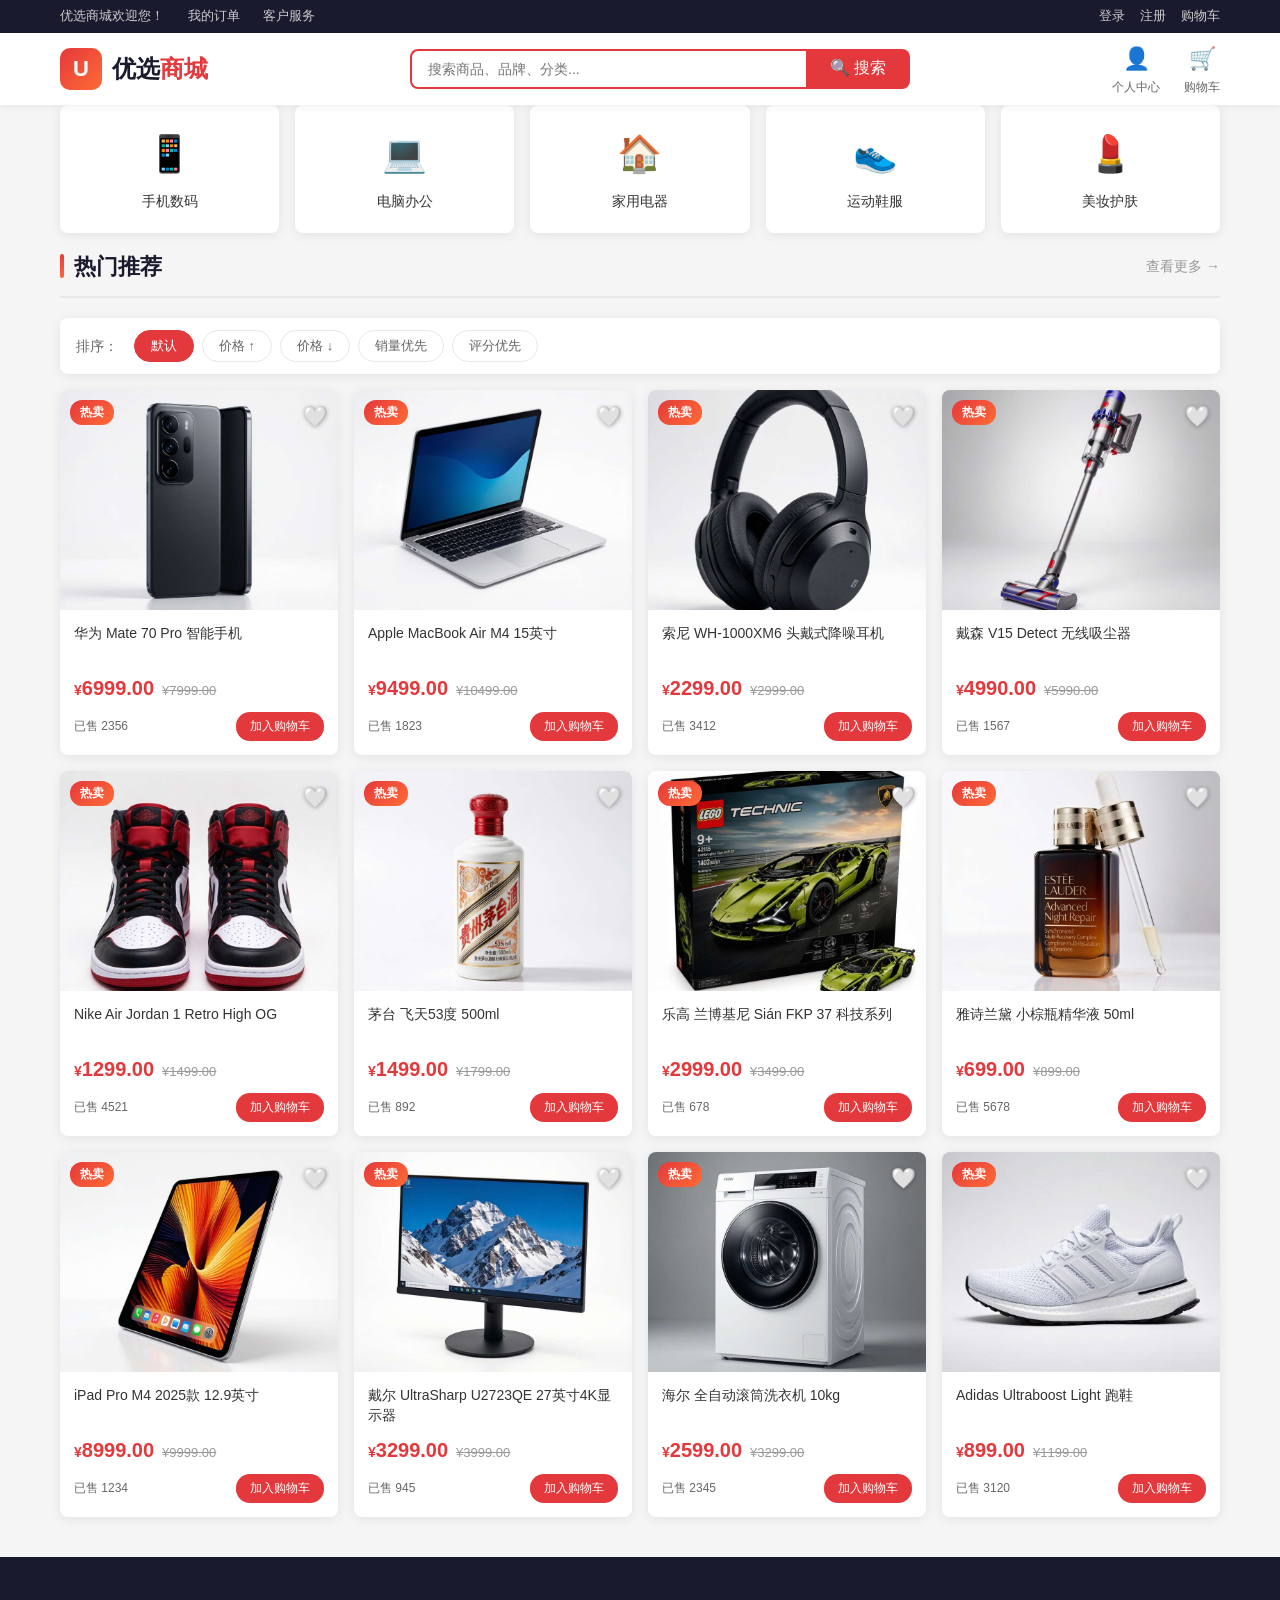
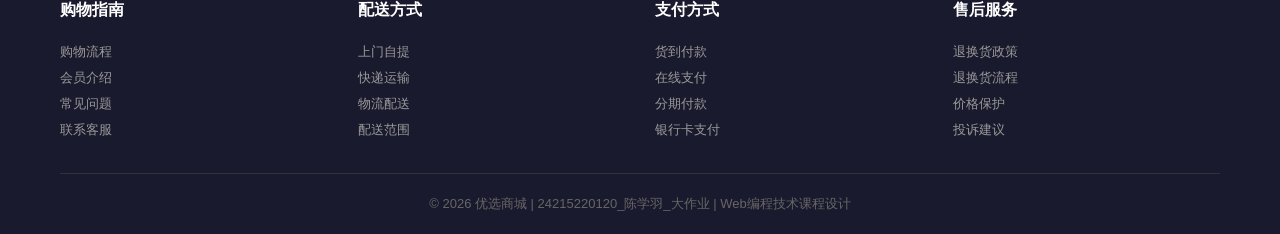
==== index.html @ 470c84a9 "商城项目：文件提至根目录" ====
<!DOCTYPE html>
<html lang="zh-CN">
<head>
    <meta charset="UTF-8">
    <meta name="viewport" content="width=device-width, initial-scale=1.0">
    <title>优选商城 - 品质生活，尽在优选</title>
    <link rel="stylesheet" href="css/style.css">
</head>
<body>
    <!-- =============================================
         顶部信息栏
         显示欢迎语、登录/注册、购物车入口
         ============================================= -->
    <div class="top-bar">
        <div class="container">
            <div class="left-links">
                <a href="index.html">优选商城欢迎您！</a>
                <a href="#">我的订单</a>
                <a href="#">客户服务</a>
            </div>
            <div class="right-links">
                <a href="login.html" class="login-link">登录</a>
                <a href="login.html#register" class="login-link">注册</a>
                <span class="user-info" style="display:none;"></span>
                <button class="btn-logout" style="display:none;" onclick="logout()">退出</button>
                <a href="cart.html" style="position:relative;">
                    购物车 <span id="cart-badge" class="badge" style="display:none;">0</span>
                </a>
            </div>
        </div>
    </div>

    <!-- =============================================
         主头部
         Logo + 搜索框(带历史记录) + 个人中心/购物车
         ============================================= -->
    <header class="main-header">
        <div class="container">
            <!-- 品牌 Logo -->
            <a href="index.html" class="logo">
                <div class="logo-icon">U</div>
                <div class="logo-text">优选<span>商城</span></div>
            </a>
            
            <!-- 搜索框区域（含搜索历史下拉面板） -->
            <div class="search-box" style="position:relative;">
                <input type="text" id="search-input" placeholder="搜索商品、品牌、分类..." 
                       onfocus="showSearchHistory()" onblur="setTimeout(hideSearchHistory, 200)">
                <button id="search-btn">🔍 搜索</button>
                <!-- 搜索历史下拉面板 -->
                <div class="search-history-panel" id="search-history-panel">
                    <div class="history-header">
                        <span>搜索历史</span>
                        <button class="clear-btn" onclick="clearSearchHistory(); showSearchHistory();">清空</button>
                    </div>
                    <div id="history-list"></div>
                </div>
            </div>
            
            <!-- 头部操作区 -->
            <div class="header-actions">
                <a href="profile.html" class="header-action-item">
                    <span class="icon">👤</span>
                    <span class="label">个人中心</span>
                </a>
                <a href="cart.html" class="header-action-item">
                    <span class="icon">🛒</span>
                    <span class="label">购物车</span>
                    <span id="cart-badge" class="badge" style="display:none;">0</span>
                </a>
            </div>
        </div>
    </header>


    <!-- =============================================
         轮播图（已隐藏，代码保留备用）
         ============================================= -->
    <section class="banner-section">
        <div class="banner-container">
            <div class="banner-slide active">
                <div class="banner-bg" style="background: linear-gradient(135deg, #ff6b6b, #e4393c);"></div>
                <div class="banner-content">
                    <h2>🔥 618年中大促</h2>
                    <p>全场低至5折，爆款直降千元</p>
                    <a href="javascript:void(0)" class="btn-banner" onclick="filterByCategory('全部')">立即抢购</a>
                </div>
            </div>
            <div class="banner-slide">
                <div class="banner-bg" style="background: linear-gradient(135deg, #667eea, #764ba2);"></div>
                <div class="banner-content">
                    <h2>📱 数码焕新季</h2>
                    <p>新款手机电脑，限时特惠</p>
                    <a href="javascript:void(0)" class="btn-banner" onclick="filterByCategory('手机数码')">去逛逛</a>
                </div>
            </div>
            <div class="banner-slide">
                <div class="banner-bg" style="background: linear-gradient(135deg, #11998e, #38ef7d);"></div>
                <div class="banner-content">
                    <h2>👟 运动新风尚</h2>
                    <p>品牌运动鞋服，焕新你的装备</p>
                    <a href="javascript:void(0)" class="btn-banner" onclick="filterByCategory('运动鞋服')">立即选购</a>
                </div>
            </div>
            <button class="banner-btn prev">❮</button>
            <button class="banner-btn next">❯</button>
            <div class="banner-dots">
                <span class="dot active"></span>
                <span class="dot"></span>
                <span class="dot"></span>
            </div>
        </div>
    </section>

    <!-- =============================================
         主内容区域
         快捷入口 + 排序栏 + 商品列表
         ============================================= -->
    <main class="main-content">
        <!-- 快捷入口 - 5个分类图标，点击可快速筛选 -->
        <div class="quick-entry">
            <div class="quick-entry-item" onclick="filterByCategory('手机数码')">
                <div class="entry-icon">📱</div>
                <div class="entry-text">手机数码</div>
            </div>
            <div class="quick-entry-item" onclick="filterByCategory('电脑办公')">
                <div class="entry-icon">💻</div>
                <div class="entry-text">电脑办公</div>
            </div>
            <div class="quick-entry-item" onclick="filterByCategory('家用电器')">
                <div class="entry-icon">🏠</div>
                <div class="entry-text">家用电器</div>
            </div>
            <div class="quick-entry-item" onclick="filterByCategory('运动鞋服')">
                <div class="entry-icon">👟</div>
                <div class="entry-text">运动鞋服</div>
            </div>
            <div class="quick-entry-item" onclick="filterByCategory('美妆护肤')">
                <div class="entry-icon">💄</div>
                <div class="entry-text">美妆护肤</div>
            </div>
        </div>

        <!-- 商品列表区域 -->
        <div class="container">
            <!-- 区块标题 -->
            <div class="section-header">
                <h2 class="section-title">热门推荐</h2>
                <a href="javascript:void(0)" class="section-more" onclick="filterByCategory('全部')">查看更多 →</a>
            </div>

            <!-- 【新功能】商品排序栏 - 支持按价格/销量/评分排序 -->
            <div class="sort-bar">
                <span class="sort-label">排序：</span>
                <button class="sort-btn active" data-sort="default" onclick="setSortType('default')">默认</button>
                <button class="sort-btn" data-sort="price-asc" onclick="setSortType('price-asc')">价格 ↑</button>
                <button class="sort-btn" data-sort="price-desc" onclick="setSortType('price-desc')">价格 ↓</button>
                <button class="sort-btn" data-sort="sales" onclick="setSortType('sales')">销量优先</button>
                <button class="sort-btn" data-sort="rating" onclick="setSortType('rating')">评分优先</button>
            </div>

            <!-- 商品网格 - 动态渲染 -->
            <div class="product-grid" id="product-grid">
                <!-- JavaScript 动态渲染 -->
            </div>
        </div>
    </main>

    <!-- =============================================
         页脚
         4列网格布局，包含购物指南、配送、支付、售后
         ============================================= -->
    <footer class="site-footer">
        <div class="container">
            <div class="footer-grid">
                <div class="footer-col">
                    <h4>购物指南</h4>
                    <a href="#">购物流程</a>
                    <a href="#">会员介绍</a>
                    <a href="#">常见问题</a>
                    <a href="#">联系客服</a>
                </div>
                <div class="footer-col">
                    <h4>配送方式</h4>
                    <a href="#">上门自提</a>
                    <a href="#">快递运输</a>
                    <a href="#">物流配送</a>
                    <a href="#">配送范围</a>
                </div>
                <div class="footer-col">
                    <h4>支付方式</h4>
                    <a href="#">货到付款</a>
                    <a href="#">在线支付</a>
                    <a href="#">分期付款</a>
                    <a href="#">银行卡支付</a>
                </div>
                <div class="footer-col">
                    <h4>售后服务</h4>
                    <a href="#">退换货政策</a>
                    <a href="#">退换货流程</a>
                    <a href="#">价格保护</a>
                    <a href="#">投诉建议</a>
                </div>
            </div>
            <div class="footer-bottom">
                <p>© 2026 优选商城 | 24215220120_陈学羽_大作业 | Web编程技术课程设计</p>
            </div>
        </div>
    </footer>

    <!-- 引入核心 JS 文件 -->
    <script src="js/app.js"></script>
    <script>
        // =============================================
        // 首页专属脚本
        // =============================================
        
        /**
         * 页面加载完成后初始化轮播图
         * 以及恢复跨页面传递的分类筛选
         */
        document.addEventListener('DOMContentLoaded', () => {
            initBanner();
            
            // 如果从其他页面传入了分类参数，自动应用筛选
            const savedCategory = sessionStorage.getItem('shop_category');
            if (savedCategory) {
                sessionStorage.removeItem('shop_category');
                filterByCategory(savedCategory);
            }
        });

        // =============================================
        // 【新功能】搜索历史面板交互
        // =============================================
        
        /**
         * 显示搜索历史下拉面板
         */
        function showSearchHistory() {
            const panel = document.getElementById('search-history-panel');
            const list = document.getElementById('history-list');
            
            // 无历史记录时不显示
            if (AppState.searchHistory.length === 0) {
                panel.classList.remove('show');
                return;
            }
            
            // 渲染历史列表
            list.innerHTML = AppState.searchHistory.map(kw => `
                <div class="history-item" onmousedown="event.preventDefault(); useHistory('${kw.replace(/'/g, "\\'")}')">
                    <span class="history-icon">🕐</span>
                    <span>${kw}</span>
                </div>
            `).join('');
            
            panel.classList.add('show');
        }
        
        /**
         * 隐藏搜索历史面板
         */
        function hideSearchHistory() {
            const panel = document.getElementById('search-history-panel');
            panel.classList.remove('show');
        }
        
        /**
         * 点击历史记录项，填入搜索框并执行搜索
         * @param {string} keyword - 搜索关键词
         */
        function useHistory(keyword) {
            document.getElementById('search-input').value = keyword;
            document.getElementById('search-btn').click();
            hideSearchHistory();
        }
    </script>
</body>
</html>
---- css/style.css ----
/* ============================================
   全局样式表 - 24215220120_陈学羽_大作业
   网上商城 - 综合页面设计
   
   文件结构：
   一、  CSS 变量与基础重置
   二、  顶部导航栏
   三、  主头部（Logo + 搜索框 + 操作区）
   四、  分类导航
   五、  轮播图
   六、  主内容区域（快捷入口 + 商品网格 + 页脚）
   七、  登录/注册页面
   八、  商品详情页
   九、  购物车页面
   十、  结算/订单页面
   十一、个人中心页面
   十二、Toast 提示 + Modal 弹窗
   十三、新功能样式（收藏/搜索历史/回到顶部/排序）
   十四、响应式布局
   ============================================ */

/* =====================================================
   一、CSS 变量定义
   使用 CSS 自定义属性统一管理颜色、间距、阴影等
   方便全局修改和维护
   ===================================================== */
:root {
    --primary: #e4393c;
    --primary-hover: #c1272d;
    --primary-light: #ffe8e8;
    --secondary: #ff6b35;
    --dark: #1a1a2e;
    --text: #333333;
    --text-light: #666666;
    --text-muted: #999999;
    --bg: #f5f5f5;
    --white: #ffffff;
    --border: #e8e8e8;
    --shadow: 0 2px 12px rgba(0, 0, 0, 0.08);
    --shadow-hover: 0 4px 20px rgba(0, 0, 0, 0.15);
    --radius: 8px;
    --radius-sm: 4px;
    --transition: all 0.3s ease;
    --header-height: 72px;
    --success: #52c41a;
    --warning: #faad14;
    --info: #1890ff;
}

/* =====================================================
   一-续、基础样式重置
   清除浏览器默认样式，建立统一基准
   ===================================================== */
* {
    margin: 0;
    padding: 0;
    box-sizing: border-box;
}

html {
    scroll-behavior: smooth;
}

body {
    font-family: 'Microsoft YaHei', 'PingFang SC', 'Helvetica Neue', Arial, sans-serif;
    color: var(--text);
    background-color: var(--bg);
    line-height: 1.6;
    min-height: 100vh;
    display: flex;
    flex-direction: column;
}

a {
    text-decoration: none;
    color: inherit;
}

ul, ol {
    list-style: none;
}

img {
    max-width: 100%;
    height: auto;
    display: block;
}

input, button, select, textarea {
    font-family: inherit;
    font-size: inherit;
    outline: none;
    border: none;
}

button {
    cursor: pointer;
}

.container {
    max-width: 1200px;
    margin: 0 auto;
    padding: 0 20px;
}

/* =====================================================
   二、顶部信息栏
   深色背景，显示欢迎语、登录状态、购物车入口
   ===================================================== */
.top-bar {
    background-color: var(--dark);
    color: #ccc;
    font-size: 13px;
    padding: 6px 0;
}

.top-bar .container {
    display: flex;
    justify-content: space-between;
    align-items: center;
}

.top-bar a {
    color: #ccc;
    transition: var(--transition);
}

.top-bar a:hover {
    color: var(--white);
}

.top-bar .left-links a {
    margin-right: 20px;
}

.top-bar .right-links {
    display: flex;
    align-items: center;
    gap: 15px;
}

.top-bar .right-links .user-info {
    color: var(--white);
    font-weight: 500;
}

.top-bar .right-links .btn-logout {
    background: transparent;
    color: #ccc;
    padding: 2px 8px;
    border: 1px solid #555;
    border-radius: var(--radius-sm);
    font-size: 12px;
    transition: var(--transition);
}

.top-bar .right-links .btn-logout:hover {
    color: var(--primary);
    border-color: var(--primary);
}

/* =====================================================
   三、主头部区域
   包含 Logo、搜索框、个人中心/购物车入口
   使用 sticky 定位，滚动时始终固定在顶部
   ===================================================== */
.main-header {
    background-color: var(--white);
    box-shadow: 0 2px 8px rgba(0, 0, 0, 0.06);
    position: sticky;
    top: 0;
    z-index: 1000;
}

.main-header .container {
    display: flex;
    align-items: center;
    justify-content: space-between;
    height: var(--header-height);
}

.logo {
    display: flex;
    align-items: center;
    gap: 10px;
}

.logo-icon {
    width: 42px;
    height: 42px;
    background: linear-gradient(135deg, var(--primary), var(--secondary));
    border-radius: 10px;
    display: flex;
    align-items: center;
    justify-content: center;
    color: var(--white);
    font-size: 22px;
    font-weight: bold;
}

.logo-text {
    font-size: 24px;
    font-weight: 700;
    color: var(--dark);
}

.logo-text span {
    color: var(--primary);
}

/* 搜索框样式 - 红色边框，带搜索按钮 */
.search-box {
    display: flex;
    align-items: center;
    flex: 0 1 500px;
    margin: 0 40px;
}

.search-box input {
    flex: 1;
    height: 40px;
    border: 2px solid var(--primary);
    border-right: none;
    border-radius: var(--radius) 0 0 var(--radius);
    padding: 0 16px;
    font-size: 14px;
    transition: var(--transition);
}

.search-box input:focus {
    border-color: var(--primary-hover);
}

.search-box button {
    height: 40px;
    padding: 0 24px;
    background-color: var(--primary);
    color: var(--white);
    border-radius: 0 var(--radius) var(--radius) 0;
    font-size: 16px;
    font-weight: 500;
    transition: var(--transition);
    display: flex;
    align-items: center;
    gap: 6px;
}

.search-box button:hover {
    background-color: var(--primary-hover);
}

/* 头部右侧操作区 - 个人中心、购物车图标 */
.header-actions {
    display: flex;
    align-items: center;
    gap: 24px;
}

.header-action-item {
    display: flex;
    flex-direction: column;
    align-items: center;
    cursor: pointer;
    transition: var(--transition);
    position: relative;
}

.header-action-item:hover {
    color: var(--primary);
}

.header-action-item .icon {
    font-size: 22px;
    margin-bottom: 2px;
}

.header-action-item .label {
    font-size: 12px;
    color: var(--text-light);
}

.header-action-item .badge {
    position: absolute;
    top: -6px;
    right: -10px;
    background-color: var(--primary);
    color: var(--white);
    font-size: 11px;
    min-width: 18px;
    height: 18px;
    border-radius: 9px;
    display: flex;
    align-items: center;
    justify-content: center;
    padding: 0 4px;
}

/* =====================================================
   四、分类导航栏
   红色"全部商品分类"按钮 + 横向滚动的分类链接
   底部红色边框作为视觉强调
   ===================================================== */
.category-nav {
    display: none;
}

.category-nav .container {
    display: flex;
    align-items: center;
    height: 42px;
}

.category-nav .all-categories {
    background-color: var(--primary);
    color: var(--white);
    padding: 0 20px;
    height: 42px;
    display: flex;
    align-items: center;
    gap: 8px;
    font-size: 14px;
    font-weight: 600;
    cursor: pointer;
    white-space: nowrap;
    margin-right: 10px;
}

.category-nav .nav-links {
    display: flex;
    align-items: center;
    gap: 6px;
    overflow-x: auto;
    flex: 1;
}

.category-nav .nav-links a {
    padding: 8px 16px;
    font-size: 14px;
    white-space: nowrap;
    border-radius: var(--radius-sm);
    transition: var(--transition);
}

.category-nav .nav-links a:hover,
.category-nav .nav-links a.active {
    color: var(--primary);
    background-color: var(--primary-light);
    font-weight: 600;
}

/* =====================================================
   五、轮播图（已隐藏，代码保留以备后续启用）
   使用 absolute 定位实现淡入淡出切换
   ===================================================== */
.banner-section {
    display: none;
}

.banner-container {
    position: relative;
    border-radius: 0;
    overflow: hidden;
    height: 180px;
    box-shadow: none;
}

.banner-slide {
    position: absolute;
    top: 0;
    left: 0;
    width: 100%;
    height: 100%;
    opacity: 0;
    transition: opacity 0.6s ease;
    display: flex;
    align-items: center;
    justify-content: center;
}

.banner-slide.active {
    opacity: 1;
}

.banner-slide .banner-bg {
    position: absolute;
    top: 0;
    left: 0;
    width: 100%;
    height: 100%;
    background-size: cover;
    background-position: center;
}

.banner-slide .banner-content {
    position: relative;
    z-index: 1;
    text-align: center;
    color: var(--white);
    text-shadow: 0 2px 8px rgba(0, 0, 0, 0.5);
}

.banner-slide .banner-content h2 {
    font-size: 22px;
    margin-bottom: 6px;
}

.banner-slide .banner-content p {
    font-size: 13px;
    margin-bottom: 10px;
    opacity: 0.9;
}

.banner-slide .banner-content .btn-banner {
    display: inline-block;
    padding: 8px 28px;
    background-color: var(--primary);
    color: var(--white);
    border-radius: 25px;
    font-size: 14px;
    font-weight: 600;
    transition: var(--transition);
}

.banner-slide .banner-content .btn-banner:hover {
    background-color: var(--primary-hover);
    transform: translateY(-2px);
}

.banner-btn {
    position: absolute;
    top: 50%;
    transform: translateY(-50%);
    z-index: 2;
    width: 44px;
    height: 44px;
    background-color: rgba(255, 255, 255, 0.8);
    border-radius: 50%;
    display: flex;
    align-items: center;
    justify-content: center;
    font-size: 20px;
    color: var(--text);
    cursor: pointer;
    transition: var(--transition);
    box-shadow: 0 2px 8px rgba(0, 0, 0, 0.1);
}

.banner-btn:hover {
    background-color: var(--white);
    box-shadow: var(--shadow-hover);
}

.banner-btn.prev {
    left: 20px;
}

.banner-btn.next {
    right: 20px;
}

.banner-dots {
    position: absolute;
    bottom: 20px;
    left: 50%;
    transform: translateX(-50%);
    z-index: 2;
    display: flex;
    gap: 8px;
}

.banner-dots .dot {
    width: 10px;
    height: 10px;
    border-radius: 50%;
    background-color: rgba(255, 255, 255, 0.5);
    cursor: pointer;
    transition: var(--transition);
}

.banner-dots .dot.active {
    background-color: var(--white);
    width: 28px;
    border-radius: 5px;
}

/* =====================================================
   六、主内容区域
   包含快捷入口、商品区块标题、商品网格、页脚
   ===================================================== */
.main-content {
    flex: 1;
    padding-bottom: 40px;
}

/* 快捷入口 - 5列网格布局，点击可快速筛选分类 */
.quick-entry {
    display: grid;
    grid-template-columns: repeat(5, 1fr);
    gap: 16px;
    margin: 0 auto 16px;
    max-width: 1200px;
    padding: 0 20px;
}

.quick-entry-item {
    background-color: var(--white);
    border-radius: var(--radius);
    padding: 20px 16px;
    text-align: center;
    cursor: pointer;
    transition: var(--transition);
    box-shadow: var(--shadow);
}

.quick-entry-item:hover {
    transform: translateY(-4px);
    box-shadow: var(--shadow-hover);
}

.quick-entry-item .entry-icon {
    font-size: 36px;
    margin-bottom: 8px;
}

.quick-entry-item .entry-text {
    font-size: 14px;
    font-weight: 500;
}

/* 区块标题 - 左侧彩色竖条 + 标题文字，右侧"查看更多"链接 */
.section-header {
    display: flex;
    align-items: center;
    justify-content: space-between;
    margin-bottom: 20px;
    padding-bottom: 12px;
    border-bottom: 2px solid var(--border);
}

.section-title {
    font-size: 22px;
    font-weight: 700;
    color: var(--dark);
    display: flex;
    align-items: center;
    gap: 10px;
}

.section-title::before {
    content: '';
    width: 4px;
    height: 24px;
    background: linear-gradient(135deg, var(--primary), var(--secondary));
    border-radius: 2px;
}

.section-more {
    color: var(--text-muted);
    font-size: 14px;
    transition: var(--transition);
}

.section-more:hover {
    color: var(--primary);
}

/* 商品网格 - 4列布局，悬停上浮 + 图片缩放效果 */
.product-grid {
    display: grid;
    grid-template-columns: repeat(4, 1fr);
    gap: 16px;
}

.product-card {
    background-color: var(--white);
    border-radius: var(--radius);
    overflow: hidden;
    transition: var(--transition);
    box-shadow: var(--shadow);
    cursor: pointer;
}

.product-card:hover {
    transform: translateY(-6px);
    box-shadow: var(--shadow-hover);
}

.product-card .product-image {
    height: 220px;
    background-color: #f0f0f0;
    position: relative;
    overflow: hidden;
    display: flex;
    align-items: center;
    justify-content: center;
}

.product-card .product-image img {
    width: 100%;
    height: 100%;
    object-fit: cover;
    transition: transform 0.4s ease;
}

.product-card:hover .product-image img {
    transform: scale(1.05);
}

.product-card .product-image .product-tag {
    position: absolute;
    top: 10px;
    left: 10px;
    background: linear-gradient(135deg, var(--primary), var(--secondary));
    color: var(--white);
    padding: 3px 10px;
    border-radius: 12px;
    font-size: 12px;
    font-weight: 600;
}

.product-card .product-info {
    padding: 14px;
}

.product-card .product-name {
    font-size: 14px;
    font-weight: 500;
    color: var(--text);
    line-height: 1.4;
    display: -webkit-box;
    -webkit-line-clamp: 2;
    -webkit-box-orient: vertical;
    overflow: hidden;
    margin-bottom: 8px;
    min-height: 40px;
}

.product-card .product-price {
    display: flex;
    align-items: baseline;
    gap: 8px;
    margin-bottom: 8px;
}

.product-card .price-current {
    font-size: 20px;
    font-weight: 700;
    color: var(--primary);
}

.product-card .price-current::before {
    content: '¥';
    font-size: 14px;
}

.product-card .price-original {
    font-size: 13px;
    color: var(--text-muted);
    text-decoration: line-through;
}

.product-card .product-meta {
    display: flex;
    justify-content: space-between;
    align-items: center;
    font-size: 12px;
    color: var(--text-muted);
}

.product-card .product-meta .sales {
    color: var(--text-light);
}

.product-card .btn-add-cart {
    background-color: var(--primary);
    color: var(--white);
    padding: 6px 14px;
    border-radius: 14px;
    font-size: 12px;
    font-weight: 500;
    transition: var(--transition);
}

.product-card .btn-add-cart:hover {
    background-color: var(--primary-hover);
}

/* 页脚 - 深色背景，4列网格布局，底部版权信息 */
.site-footer {
    background-color: var(--dark);
    color: #ccc;
    padding: 40px 0 20px;
    margin-top: auto;
}

.footer-grid {
    display: grid;
    grid-template-columns: repeat(4, 1fr);
    gap: 30px;
    margin-bottom: 30px;
}

.footer-col h4 {
    color: var(--white);
    font-size: 16px;
    margin-bottom: 16px;
    font-weight: 600;
}

.footer-col p,
.footer-col a {
    font-size: 13px;
    line-height: 2;
    color: #999;
    display: block;
    transition: var(--transition);
}

.footer-col a:hover {
    color: var(--primary);
}

.footer-bottom {
    border-top: 1px solid #333;
    padding-top: 20px;
    text-align: center;
    font-size: 13px;
    color: #666;
}

/* =====================================================
   七、登录/注册页面
   居中卡片式布局，渐变背景，标签切换
   表单验证状态样式（error/success）
   ===================================================== */
.auth-page {
    min-height: 100vh;
    display: flex;
    align-items: center;
    justify-content: center;
    background: linear-gradient(135deg, #667eea 0%, #764ba2 100%);
    padding: 20px;
}

.auth-container {
    background-color: var(--white);
    border-radius: 12px;
    box-shadow: 0 20px 60px rgba(0, 0, 0, 0.15);
    width: 100%;
    max-width: 440px;
    overflow: hidden;
}

.auth-header {
    padding: 30px 30px 0;
    text-align: center;
}

.auth-header .auth-logo {
    font-size: 28px;
    font-weight: 700;
    color: var(--dark);
    margin-bottom: 8px;
}

.auth-header .auth-logo span {
    color: var(--primary);
}

.auth-header p {
    color: var(--text-muted);
    font-size: 14px;
}

.auth-tabs {
    display: flex;
    margin: 24px 30px 0;
    border-bottom: 2px solid var(--border);
}

.auth-tab {
    flex: 1;
    text-align: center;
    padding: 12px 0;
    font-size: 16px;
    font-weight: 600;
    cursor: pointer;
    color: var(--text-muted);
    border-bottom: 2px solid transparent;
    margin-bottom: -2px;
    transition: var(--transition);
}

.auth-tab.active {
    color: var(--primary);
    border-bottom-color: var(--primary);
}

.auth-form {
    padding: 30px;
    display: none;
}

.auth-form.active {
    display: block;
}

.form-group {
    margin-bottom: 20px;
}

.form-group label {
    display: block;
    margin-bottom: 6px;
    font-size: 14px;
    font-weight: 500;
    color: var(--text);
}

.form-group .input-wrapper {
    position: relative;
}

.form-group input {
    width: 100%;
    height: 44px;
    border: 1px solid var(--border);
    border-radius: var(--radius);
    padding: 0 16px 0 40px;
    font-size: 14px;
    transition: var(--transition);
}

.form-group input:focus {
    border-color: var(--primary);
    box-shadow: 0 0 0 3px rgba(228, 57, 60, 0.1);
}

.form-group .input-icon {
    position: absolute;
    left: 14px;
    top: 50%;
    transform: translateY(-50%);
    color: var(--text-muted);
    font-size: 16px;
}

.form-group .error-msg {
    color: var(--primary);
    font-size: 12px;
    margin-top: 4px;
    display: none;
}

.form-group.error input {
    border-color: var(--primary);
}

.form-group.error .error-msg {
    display: block;
}

.form-group.success input {
    border-color: var(--success);
}

.btn-submit {
    width: 100%;
    height: 46px;
    background: linear-gradient(135deg, var(--primary), var(--secondary));
    color: var(--white);
    border-radius: var(--radius);
    font-size: 16px;
    font-weight: 600;
    transition: var(--transition);
    margin-top: 10px;
}

.btn-submit:hover {
    opacity: 0.9;
    transform: translateY(-1px);
}

.form-extra {
    display: flex;
    justify-content: space-between;
    align-items: center;
    font-size: 13px;
    margin-top: 16px;
    color: var(--text-muted);
}

.form-extra a {
    color: var(--primary);
}

/* =====================================================
   八、商品详情页
   左右两栏布局：图片画廊 + 商品信息
   包含缩略图切换、数量选择器、标签页
   ===================================================== */
.product-detail {
    display: grid;
    grid-template-columns: 1fr 1fr;
    gap: 40px;
    padding: 30px 0;
}

.detail-gallery {
    position: relative;
}

.detail-main-image {
    width: 100%;
    height: 420px;
    border-radius: var(--radius);
    overflow: hidden;
    background-color: #f0f0f0;
    display: flex;
    align-items: center;
    justify-content: center;
    margin-bottom: 12px;
}

.detail-main-image img {
    width: 100%;
    height: 100%;
    object-fit: cover;
}

.detail-thumbnails {
    display: flex;
    gap: 10px;
}

.detail-thumbnail {
    width: 80px;
    height: 80px;
    border-radius: var(--radius-sm);
    overflow: hidden;
    cursor: pointer;
    border: 2px solid transparent;
    transition: var(--transition);
    background-color: #f0f0f0;
}

.detail-thumbnail.active,
.detail-thumbnail:hover {
    border-color: var(--primary);
}

.detail-thumbnail img {
    width: 100%;
    height: 100%;
    object-fit: cover;
}

.detail-info .detail-name {
    font-size: 24px;
    font-weight: 700;
    color: var(--dark);
    margin-bottom: 12px;
}

.detail-info .detail-desc {
    color: var(--text-light);
    font-size: 14px;
    margin-bottom: 20px;
    padding: 12px 16px;
    background-color: #fafafa;
    border-radius: var(--radius-sm);
}

.detail-info .detail-price-area {
    background: linear-gradient(135deg, #fff5f5, #fff0f0);
    padding: 20px;
    border-radius: var(--radius);
    margin-bottom: 20px;
}

.detail-info .price-label {
    font-size: 13px;
    color: var(--text-muted);
    margin-bottom: 4px;
}

.detail-info .detail-price {
    font-size: 32px;
    font-weight: 700;
    color: var(--primary);
}

.detail-info .detail-price::before {
    content: '¥';
    font-size: 20px;
}

.detail-info .detail-original {
    font-size: 14px;
    color: var(--text-muted);
    text-decoration: line-through;
    margin-left: 12px;
}

.detail-info .detail-meta {
    display: flex;
    gap: 30px;
    font-size: 13px;
    color: var(--text-light);
    margin-bottom: 24px;
}

.detail-info .quantity-selector {
    display: flex;
    align-items: center;
    gap: 0;
    margin-bottom: 24px;
}

.detail-info .quantity-selector span {
    font-size: 14px;
    margin-right: 12px;
}

.detail-info .qty-btn {
    width: 36px;
    height: 36px;
    border: 1px solid var(--border);
    background-color: var(--white);
    font-size: 18px;
    display: flex;
    align-items: center;
    justify-content: center;
    transition: var(--transition);
}

.detail-info .qty-btn:hover {
    background-color: #f5f5f5;
}

.detail-info .qty-btn:first-of-type {
    border-radius: var(--radius-sm) 0 0 var(--radius-sm);
}

.detail-info .qty-btn:last-of-type {
    border-radius: 0 var(--radius-sm) var(--radius-sm) 0;
}

.detail-info .qty-input {
    width: 60px;
    height: 36px;
    border: 1px solid var(--border);
    border-left: none;
    border-right: none;
    text-align: center;
    font-size: 14px;
}

.detail-info .detail-actions {
    display: flex;
    gap: 12px;
}

.detail-info .btn-buy-now {
    flex: 1;
    height: 48px;
    background: linear-gradient(135deg, var(--secondary), #ff8c42);
    color: var(--white);
    border-radius: var(--radius);
    font-size: 16px;
    font-weight: 600;
    transition: var(--transition);
}

.detail-info .btn-buy-now:hover {
    opacity: 0.9;
}

.detail-info .btn-add-to-cart {
    flex: 1;
    height: 48px;
    background-color: var(--primary);
    color: var(--white);
    border-radius: var(--radius);
    font-size: 16px;
    font-weight: 600;
    transition: var(--transition);
}

.detail-info .btn-add-to-cart:hover {
    background-color: var(--primary-hover);
}

.detail-tabs {
    margin-top: 40px;
}

.detail-tab-headers {
    display: flex;
    border-bottom: 2px solid var(--border);
    margin-bottom: 20px;
}

.detail-tab-header {
    padding: 12px 24px;
    font-size: 15px;
    font-weight: 600;
    cursor: pointer;
    color: var(--text-muted);
    border-bottom: 2px solid transparent;
    margin-bottom: -2px;
    transition: var(--transition);
}

.detail-tab-header.active {
    color: var(--primary);
    border-bottom-color: var(--primary);
}

.detail-tab-content {
    display: none;
    line-height: 1.8;
    color: var(--text-light);
}

.detail-tab-content.active {
    display: block;
}

/* =====================================================
   九、购物车页面
   表格式布局，支持全选/单选、数量修改、删除
   底部固定结算栏，显示总价和结算按钮
   ===================================================== */
.cart-page {
    padding: 30px 0;
}

.cart-empty {
    text-align: center;
    padding: 80px 20px;
    color: var(--text-muted);
}

.cart-empty .empty-icon {
    font-size: 80px;
    margin-bottom: 20px;
}

.cart-empty p {
    font-size: 16px;
    margin-bottom: 20px;
}

.cart-empty .btn-go-shopping {
    display: inline-block;
    padding: 12px 36px;
    background-color: var(--primary);
    color: var(--white);
    border-radius: var(--radius);
    font-size: 15px;
    font-weight: 600;
}

.cart-table {
    width: 100%;
    background-color: var(--white);
    border-radius: var(--radius);
    overflow: hidden;
    box-shadow: var(--shadow);
}

.cart-table-header {
    display: grid;
    grid-template-columns: 50px 1fr 120px 140px 140px 100px;
    padding: 14px 20px;
    background-color: #fafafa;
    font-size: 14px;
    font-weight: 600;
    color: var(--text-light);
    align-items: center;
}

.cart-item {
    display: grid;
    grid-template-columns: 50px 1fr 120px 140px 140px 100px;
    padding: 16px 20px;
    align-items: center;
    border-top: 1px solid var(--border);
}

.cart-item .item-checkbox input {
    width: 18px;
    height: 18px;
    cursor: pointer;
    accent-color: var(--primary);
}

.cart-item .item-product {
    display: flex;
    align-items: center;
    gap: 14px;
}

.cart-item .item-image {
    width: 80px;
    height: 80px;
    border-radius: var(--radius-sm);
    overflow: hidden;
    background-color: #f0f0f0;
    flex-shrink: 0;
    display: flex;
    align-items: center;
    justify-content: center;
}

.cart-item .item-image img {
    width: 100%;
    height: 100%;
    object-fit: cover;
}

.cart-item .item-name {
    font-size: 14px;
    font-weight: 500;
}

.cart-item .item-price {
    font-size: 16px;
    font-weight: 600;
    color: var(--primary);
}

.cart-item .item-quantity {
    display: flex;
    align-items: center;
}

.cart-item .item-total {
    font-size: 16px;
    font-weight: 700;
    color: var(--primary);
}

.cart-item .btn-delete {
    color: var(--text-muted);
    background: none;
    font-size: 13px;
    transition: var(--transition);
}

.cart-item .btn-delete:hover {
    color: var(--primary);
}

.cart-footer {
    display: flex;
    align-items: center;
    justify-content: space-between;
    padding: 16px 20px;
    background-color: var(--white);
    border-radius: var(--radius);
    box-shadow: var(--shadow);
    margin-top: 20px;
}

.cart-footer .select-all {
    display: flex;
    align-items: center;
    gap: 8px;
    font-size: 14px;
}

.cart-footer .select-all input {
    width: 18px;
    height: 18px;
    accent-color: var(--primary);
}

.cart-footer .cart-summary {
    display: flex;
    align-items: center;
    gap: 20px;
}

.cart-footer .total-text {
    font-size: 14px;
    color: var(--text-light);
}

.cart-footer .total-price {
    font-size: 24px;
    font-weight: 700;
    color: var(--primary);
}

.cart-footer .btn-checkout {
    padding: 14px 48px;
    background: linear-gradient(135deg, var(--primary), var(--secondary));
    color: var(--white);
    border-radius: var(--radius);
    font-size: 16px;
    font-weight: 600;
    transition: var(--transition);
}

.cart-footer .btn-checkout:hover {
    opacity: 0.9;
}

/* =====================================================
   十、结算/订单页面
   左右两栏：收货地址+支付方式+商品列表 | 订单汇总
   右侧汇总栏使用 sticky 定位跟随滚动
   ===================================================== */
.checkout-page {
    padding: 30px 0;
}

.checkout-grid {
    display: grid;
    grid-template-columns: 1fr 380px;
    gap: 20px;
}

.checkout-section {
    background-color: var(--white);
    border-radius: var(--radius);
    padding: 24px;
    box-shadow: var(--shadow);
    margin-bottom: 20px;
}

.checkout-section h3 {
    font-size: 16px;
    font-weight: 600;
    margin-bottom: 16px;
    padding-bottom: 12px;
    border-bottom: 1px solid var(--border);
}

.form-row {
    display: grid;
    grid-template-columns: 1fr 1fr;
    gap: 16px;
}

.form-row .form-group {
    margin-bottom: 0;
}

.form-group.full-width {
    grid-column: 1 / -1;
}

.checkout-items {
    max-height: 400px;
    overflow-y: auto;
}

.checkout-item {
    display: flex;
    align-items: center;
    gap: 12px;
    padding: 12px 0;
    border-bottom: 1px solid var(--border);
}

.checkout-item .co-image {
    width: 60px;
    height: 60px;
    border-radius: var(--radius-sm);
    background-color: #f0f0f0;
    flex-shrink: 0;
    display: flex;
    align-items: center;
    justify-content: center;
    overflow: hidden;
}

.checkout-item .co-image img {
    width: 100%;
    height: 100%;
    object-fit: cover;
}

.checkout-item .co-info {
    flex: 1;
}

.checkout-item .co-name {
    font-size: 13px;
    margin-bottom: 4px;
}

.checkout-item .co-price {
    font-size: 13px;
    color: var(--text-muted);
}

.checkout-item .co-total {
    font-size: 14px;
    font-weight: 600;
    color: var(--primary);
}

.checkout-summary {
    background-color: var(--white);
    border-radius: var(--radius);
    padding: 24px;
    box-shadow: var(--shadow);
    position: sticky;
    top: 90px;
}

.checkout-summary h3 {
    font-size: 16px;
    font-weight: 600;
    margin-bottom: 16px;
    padding-bottom: 12px;
    border-bottom: 1px solid var(--border);
}

.summary-row {
    display: flex;
    justify-content: space-between;
    padding: 8px 0;
    font-size: 14px;
    color: var(--text-light);
}

.summary-row.total {
    font-size: 18px;
    font-weight: 700;
    color: var(--primary);
    border-top: 1px solid var(--border);
    padding-top: 16px;
    margin-top: 8px;
}

.btn-place-order {
    width: 100%;
    height: 48px;
    background: linear-gradient(135deg, var(--primary), var(--secondary));
    color: var(--white);
    border-radius: var(--radius);
    font-size: 16px;
    font-weight: 600;
    margin-top: 20px;
    transition: var(--transition);
}

.btn-place-order:hover {
    opacity: 0.9;
}

/* =====================================================
   十一、个人中心页面
   左侧菜单 + 右侧内容区布局
   包含订单列表、个人信息、收货地址、账号设置
   ===================================================== */
.profile-page {
    padding: 30px 0;
}

.profile-layout {
    display: grid;
    grid-template-columns: 240px 1fr;
    gap: 20px;
}

.profile-sidebar {
    background-color: var(--white);
    border-radius: var(--radius);
    box-shadow: var(--shadow);
    overflow: hidden;
}

.profile-avatar-area {
    padding: 30px 20px;
    text-align: center;
    background: linear-gradient(135deg, #667eea, #764ba2);
    color: var(--white);
}

.profile-avatar {
    width: 80px;
    height: 80px;
    border-radius: 50%;
    background-color: rgba(255, 255, 255, 0.3);
    margin: 0 auto 12px;
    display: flex;
    align-items: center;
    justify-content: center;
    font-size: 36px;
}

.profile-avatar-area .user-name {
    font-size: 18px;
    font-weight: 600;
}

.profile-avatar-area .user-id {
    font-size: 13px;
    opacity: 0.8;
    margin-top: 4px;
}

.profile-menu {
    padding: 10px 0;
}

.profile-menu-item {
    display: flex;
    align-items: center;
    gap: 12px;
    padding: 14px 24px;
    font-size: 14px;
    cursor: pointer;
    transition: var(--transition);
    border-left: 3px solid transparent;
}

.profile-menu-item:hover,
.profile-menu-item.active {
    background-color: var(--primary-light);
    color: var(--primary);
    border-left-color: var(--primary);
    font-weight: 600;
}

.profile-content {
    background-color: var(--white);
    border-radius: var(--radius);
    box-shadow: var(--shadow);
    padding: 30px;
    min-height: 400px;
}

.profile-panel {
    display: none;
}

.profile-panel.active {
    display: block;
}

.profile-panel h3 {
    font-size: 18px;
    font-weight: 600;
    margin-bottom: 20px;
    padding-bottom: 12px;
    border-bottom: 1px solid var(--border);
}

.order-card {
    border: 1px solid var(--border);
    border-radius: var(--radius);
    padding: 16px;
    margin-bottom: 16px;
}

.order-card .order-header {
    display: flex;
    justify-content: space-between;
    align-items: center;
    padding-bottom: 12px;
    border-bottom: 1px solid var(--border);
    margin-bottom: 12px;
    font-size: 13px;
    color: var(--text-light);
}

.order-card .order-status {
    color: var(--primary);
    font-weight: 600;
}

.order-card .order-products {
    display: flex;
    gap: 10px;
    margin-bottom: 12px;
}

.order-card .order-product-img {
    width: 60px;
    height: 60px;
    border-radius: var(--radius-sm);
    background-color: #f0f0f0;
    overflow: hidden;
    display: flex;
    align-items: center;
    justify-content: center;
}

.order-card .order-product-img img {
    width: 100%;
    height: 100%;
    object-fit: cover;
}

.order-card .order-footer {
    display: flex;
    justify-content: space-between;
    align-items: center;
    font-size: 13px;
}

.order-card .order-total {
    font-weight: 600;
}

/* =====================================================
   十二、Toast 提示消息
   页面顶部居中弹出，3秒后自动消失
   支持 success/error/info 三种类型
   ===================================================== */
.toast {
    position: fixed;
    top: 20px;
    left: 50%;
    transform: translateX(-50%);
    z-index: 9999;
    padding: 12px 28px;
    border-radius: var(--radius);
    color: var(--white);
    font-size: 14px;
    font-weight: 500;
    animation: toastIn 0.3s ease, toastOut 0.3s ease 2.5s forwards;
    box-shadow: 0 4px 16px rgba(0, 0, 0, 0.2);
}

.toast.success {
    background-color: var(--success);
}

.toast.error {
    background-color: var(--primary);
}

.toast.info {
    background-color: var(--info);
}

@keyframes toastIn {
    from { opacity: 0; transform: translateX(-50%) translateY(-20px); }
    to { opacity: 1; transform: translateX(-50%) translateY(0); }
}

@keyframes toastOut {
    from { opacity: 1; transform: translateX(-50%) translateY(0); }
    to { opacity: 0; transform: translateX(-50%) translateY(-20px); }
}

/* Modal 弹窗 - 半透明遮罩 + 居中卡片 */
.modal-overlay {
    position: fixed;
    top: 0;
    left: 0;
    width: 100%;
    height: 100%;
    background-color: rgba(0, 0, 0, 0.5);
    z-index: 2000;
    display: flex;
    align-items: center;
    justify-content: center;
    animation: fadeIn 0.2s ease;
}

.modal {
    background-color: var(--white);
    border-radius: 12px;
    padding: 30px;
    max-width: 500px;
    width: 90%;
    box-shadow: 0 20px 60px rgba(0, 0, 0, 0.2);
    animation: scaleIn 0.3s ease;
}

.modal h3 {
    font-size: 20px;
    margin-bottom: 16px;
}

.modal p {
    color: var(--text-light);
    margin-bottom: 20px;
    line-height: 1.6;
}

.modal-actions {
    display: flex;
    gap: 12px;
    justify-content: flex-end;
}

.btn-secondary {
    padding: 10px 24px;
    background-color: #f0f0f0;
    color: var(--text);
    border-radius: var(--radius);
    font-size: 14px;
    font-weight: 500;
    transition: var(--transition);
}

.btn-secondary:hover {
    background-color: #e0e0e0;
}

.btn-primary {
    padding: 10px 24px;
    background-color: var(--primary);
    color: var(--white);
    border-radius: var(--radius);
    font-size: 14px;
    font-weight: 500;
    transition: var(--transition);
}

.btn-primary:hover {
    background-color: var(--primary-hover);
}

@keyframes fadeIn {
    from { opacity: 0; }
    to { opacity: 1; }
}

@keyframes scaleIn {
    from { transform: scale(0.9); opacity: 0; }
    to { transform: scale(1); opacity: 1; }
}

/* =====================================================
   十三、新功能样式
   收藏按钮、排序栏、回到顶部、搜索历史
   ===================================================== */

/* 收藏按钮 - 位于商品图片右上角 */
.product-card .favorite-btn {
    position: absolute;
    top: 10px;
    right: 10px;
    font-size: 20px;
    cursor: pointer;
    z-index: 2;
    transition: transform 0.3s ease;
    filter: drop-shadow(0 1px 2px rgba(0,0,0,0.3));
}
.product-card .favorite-btn:hover {
    transform: scale(1.3);
}
.product-card .favorite-btn.active {
    animation: heartBeat 0.4s ease;
}

/* 收藏动画 */
@keyframes heartBeat {
    0% { transform: scale(1); }
    25% { transform: scale(1.3); }
    50% { transform: scale(0.95); }
    100% { transform: scale(1); }
}

/* 商品排序栏 */
.sort-bar {
    display: flex;
    align-items: center;
    gap: 8px;
    margin-bottom: 16px;
    padding: 12px 16px;
    background: var(--white);
    border-radius: var(--radius);
    box-shadow: var(--shadow);
}
.sort-bar .sort-label {
    font-size: 14px;
    color: var(--text-light);
    margin-right: 8px;
}
.sort-bar .sort-btn {
    padding: 6px 16px;
    border: 1px solid var(--border);
    border-radius: 20px;
    font-size: 13px;
    background: var(--white);
    cursor: pointer;
    transition: var(--transition);
    color: var(--text-light);
}
.sort-bar .sort-btn:hover {
    border-color: var(--primary);
    color: var(--primary);
}
.sort-bar .sort-btn.active {
    background: var(--primary);
    color: var(--white);
    border-color: var(--primary);
}

/* 搜索历史面板 */
.search-history-panel {
    position: absolute;
    top: 42px;
    left: 0;
    right: 0;
    background: var(--white);
    border: 1px solid var(--border);
    border-radius: 0 0 var(--radius) var(--radius);
    box-shadow: var(--shadow-hover);
    z-index: 100;
    display: none;
    max-height: 240px;
    overflow-y: auto;
}
.search-history-panel.show {
    display: block;
}
.search-history-panel .history-header {
    display: flex;
    justify-content: space-between;
    align-items: center;
    padding: 10px 16px;
    border-bottom: 1px solid var(--border);
    font-size: 13px;
    color: var(--text-muted);
}
.search-history-panel .history-header .clear-btn {
    color: var(--primary);
    cursor: pointer;
    font-size: 12px;
    background: none;
}
.search-history-panel .history-item {
    padding: 10px 16px;
    font-size: 14px;
    cursor: pointer;
    transition: var(--transition);
    display: flex;
    align-items: center;
    gap: 8px;
}
.search-history-panel .history-item:hover {
    background-color: var(--primary-light);
}
.search-history-panel .history-item .history-icon {
    color: var(--text-muted);
    font-size: 12px;
}

/* 回到顶部按钮 */
#back-to-top {
    position: fixed;
    bottom: 60px;
    right: 30px;
    width: 44px;
    height: 44px;
    background: var(--primary);
    color: var(--white);
    border-radius: 50%;
    display: flex;
    align-items: center;
    justify-content: center;
    font-size: 22px;
    font-weight: bold;
    cursor: pointer;
    z-index: 999;
    opacity: 0;
    visibility: hidden;
    transform: translateY(20px);
    transition: all 0.3s ease;
    box-shadow: 0 4px 16px rgba(228, 57, 60, 0.4);
}
#back-to-top.show {
    opacity: 1;
    visibility: visible;
    transform: translateY(0);
}
#back-to-top:hover {
    background: var(--primary-hover);
    transform: translateY(-4px);
}

/* =====================================================
   十四、响应式布局
   根据屏幕宽度调整网格列数和布局方式
   ===================================================== */
@media (max-width: 1024px) {
    .product-grid {
        grid-template-columns: repeat(3, 1fr);
    }
    .quick-entry {
        grid-template-columns: repeat(3, 1fr);
    }
    .checkout-grid {
        grid-template-columns: 1fr;
    }
}

@media (max-width: 768px) {
    .product-grid {
        grid-template-columns: repeat(2, 1fr);
    }
    .search-box {
        margin: 0 20px;
        flex: 1;
    }
    .product-detail {
        grid-template-columns: 1fr;
    }
    .profile-layout {
        grid-template-columns: 1fr;
    }
    .cart-table-header,
    .cart-item {
        grid-template-columns: 40px 1fr 80px 100px 100px 60px;
        font-size: 12px;
    }
    .footer-grid {
        grid-template-columns: repeat(2, 1fr);
    }
}

@media (max-width: 480px) {
    .product-grid {
        grid-template-columns: 1fr 1fr;
        gap: 10px;
    }
    .banner-container {
        height: 200px;
    }
    .banner-slide .banner-content h2 {
        font-size: 20px;
    }
    .quick-entry {
        grid-template-columns: repeat(2, 1fr);
    }
}
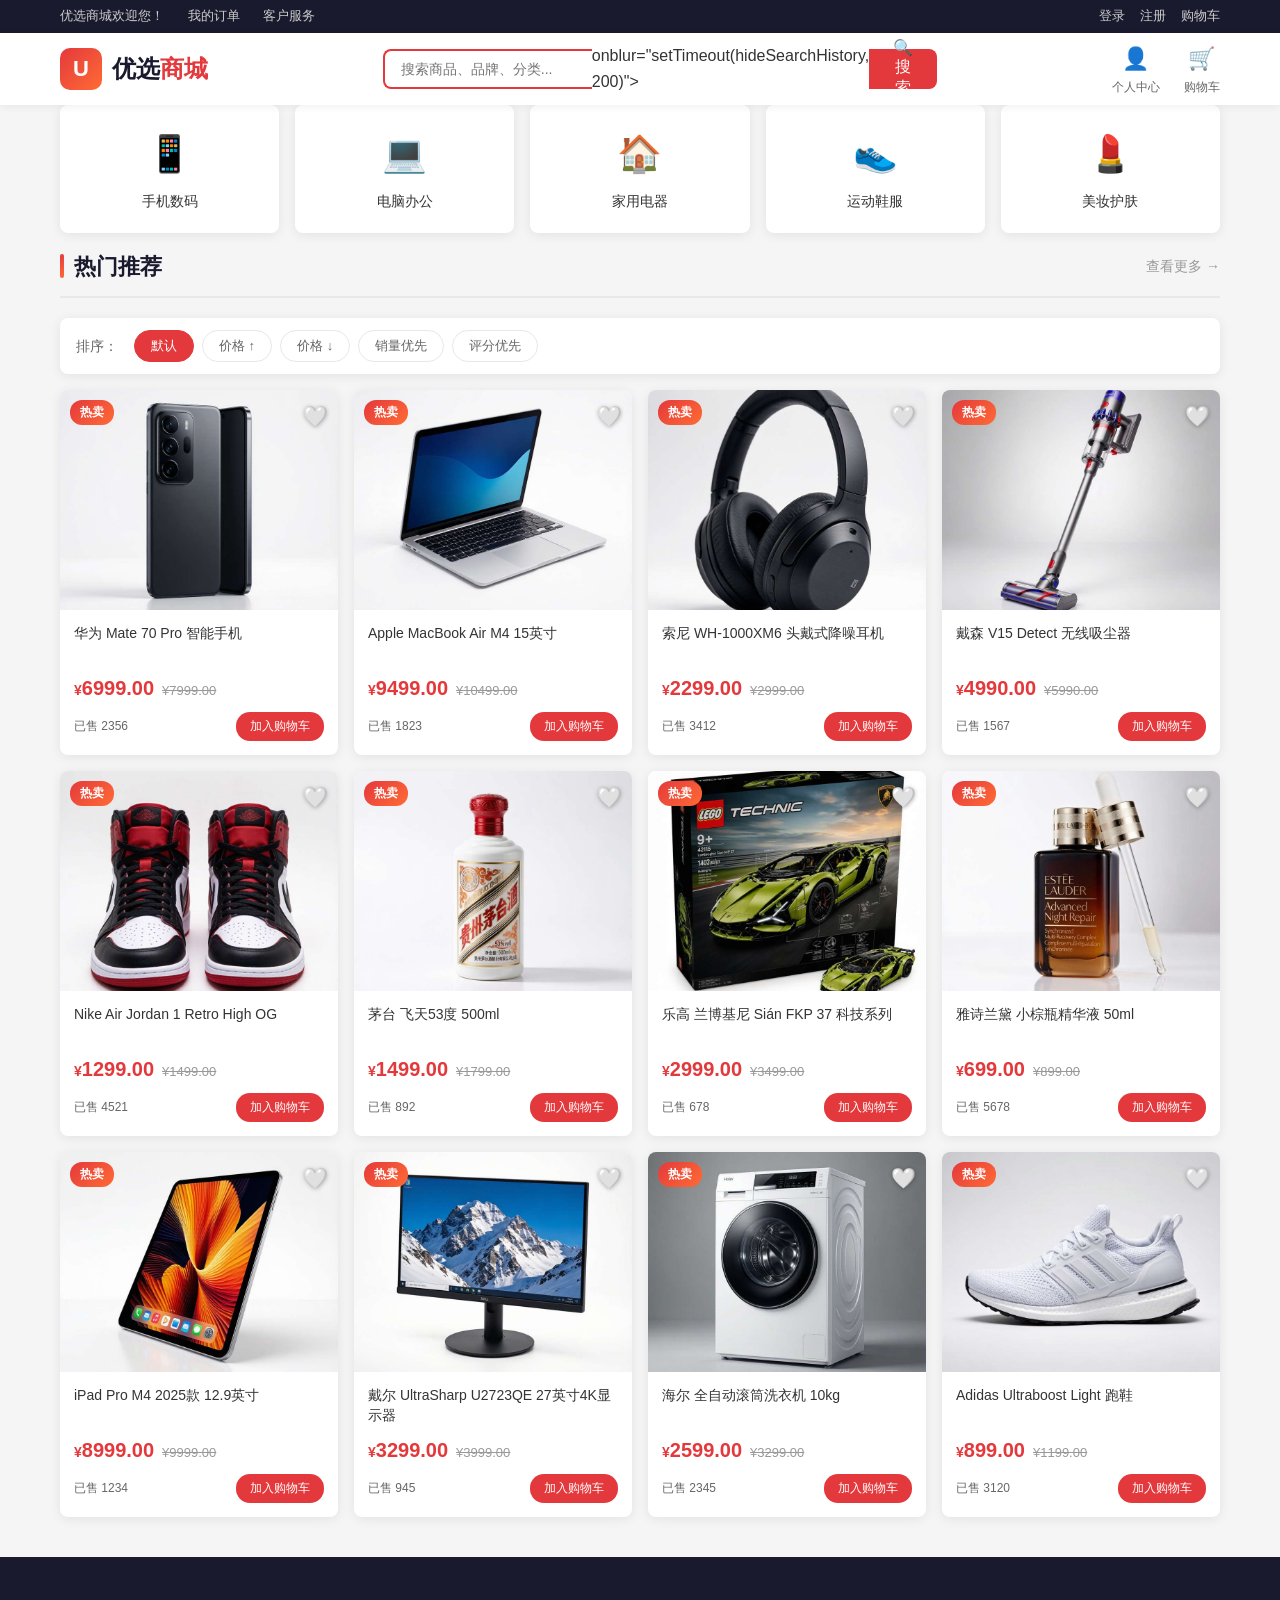
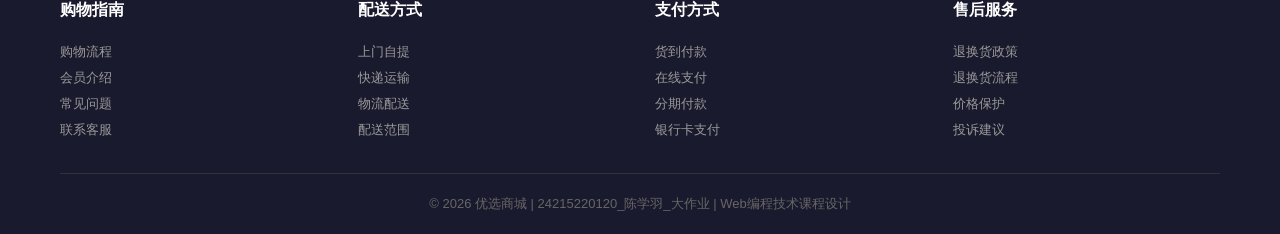
==== commit 6937fdd7: "feat: 为所有文件添加【答辩要点】注释 - checkout.html 完成" ====
--- a/index.html
+++ b/index.html
@@ -1,72 +1,90 @@
 <!DOCTYPE html>
 <html lang="zh-CN">
 <head>
-    <meta charset="UTF-8">
-    <meta name="viewport" content="width=device-width, initial-scale=1.0">
-    <title>优选商城 - 品质生活，尽在优选</title>
-    <link rel="stylesheet" href="css/style.css">
+    <meta charset="UTF-8">  <!-- 字符编码：支持中文 -->
+    <meta name="viewport" content="width=device-width, initial-scale=1.0">  <!-- 移动端视口适配 -->
+    <title>优选商城 - 品质生活，尽在优选</title>  <!-- 页面标题（显示在浏览器标签页上） -->
+    <link rel="stylesheet" href="css/style.css">  <!-- 引入全局样式表 -->
 </head>
 <body>
     <!-- =============================================
-         顶部信息栏
-         显示欢迎语、登录/注册、购物车入口
+         顶部信息栏（Top Bar）
+         【答辩要点】深色背景的功能导航条。
+         包含：欢迎语、我的订单、客户服务 | 登录/注册、用户名、退出、购物车
+         通过 JS 的 updateUserUI() 函数根据登录状态动态切换显示。
+         未登录：显示"登录""注册"链接
+         已登录：显示用户名 + 退出按钮
          ============================================= -->
     <div class="top-bar">
         <div class="container">
+            <!-- 左侧：欢迎语 + 快捷链接 -->
             <div class="left-links">
-                <a href="index.html">优选商城欢迎您！</a>
+                <a href="index.html">优选商城欢迎您！</a>  <!-- 点击回到首页 -->
                 <a href="#">我的订单</a>
                 <a href="#">客户服务</a>
             </div>
+            <!-- 右侧：用户状态区 -->
             <div class="right-links">
-                <a href="login.html" class="login-link">登录</a>
-                <a href="login.html#register" class="login-link">注册</a>
-                <span class="user-info" style="display:none;"></span>
-                <button class="btn-logout" style="display:none;" onclick="logout()">退出</button>
+                <!-- 未登录时显示 -->
+                <a href="login.html" class="login-link">登录</a>          <!-- 跳转登录页 -->
+                <a href="login.html#register" class="login-link">注册</a> <!-- 跳转注册（#register 自动切换标签） -->
+                <!-- 已登录时显示（默认隐藏，JS 控制） -->
+                <span class="user-info" style="display:none;"></span>    <!-- 显示用户名 -->
+                <button class="btn-logout" style="display:none;" onclick="logout()">退出</button>  <!-- 退出登录 -->
+                <!-- 购物车入口（始终显示） -->
                 <a href="cart.html" style="position:relative;">
-                    购物车 <span id="cart-badge" class="badge" style="display:none;">0</span>
+                    购物车 <span id="cart-badge" class="badge" style="display:none;">0</span>  <!-- 红色角标 -->
                 </a>
             </div>
         </div>
     </div>
 
     <!-- =============================================
-         主头部
-         Logo + 搜索框(带历史记录) + 个人中心/购物车
+         主头部（Main Header）
+         【答辩要点】position: sticky 粘性定位，滚动时固定在顶部。
+         三部分：Logo（品牌标识） + 搜索框（核心功能） + 操作区（个人中心/购物车）
+         搜索框包含历史记录下拉面板（position: absolute 定位）。
          ============================================= -->
     <header class="main-header">
         <div class="container">
-            <!-- 品牌 Logo -->
+            <!-- 品牌 Logo：图标（渐变方块）+ 文字 -->
             <a href="index.html" class="logo">
-                <div class="logo-icon">U</div>
-                <div class="logo-text">优选<span>商城</span></div>
+                <div class="logo-icon">U</div>  <!-- 渐变红色方块 -->
+                <div class="logo-text">优选<span>商城</span></div>  <!-- "商城"红色 -->
             </a>
             
-            <!-- 搜索框区域（含搜索历史下拉面板） -->
+            <!-- 搜索框区域：input + button 组合 -->
+            <!-- position:relative 为搜索历史面板提供定位参考 -->
             <div class="search-box" style="position:relative;">
+                <!-- 搜索输入框：聚焦时显示搜索历史 -->
                 <input type="text" id="search-input" placeholder="搜索商品、品牌、分类..." 
-                       onfocus="showSearchHistory()" onblur="setTimeout(hideSearchHistory, 200)">
-                <button id="search-btn">🔍 搜索</button>
-                <!-- 搜索历史下拉面板 -->
+                       onfocus="showSearchHistory()"                        <!-- 聚焦时显示历史 -->
+                       onblur="setTimeout(hideSearchHistory, 200)">          <!-- 失焦时延迟隐藏（给点击历史项留时间） -->
+                <button id="search-btn">🔍 搜索</button>  <!-- 搜索按钮（JS 绑定 click 和 Enter 事件） -->
+                
+                <!-- 【新功能】搜索历史下拉面板 -->
                 <div class="search-history-panel" id="search-history-panel">
                     <div class="history-header">
                         <span>搜索历史</span>
                         <button class="clear-btn" onclick="clearSearchHistory(); showSearchHistory();">清空</button>
+                        <!-- 清空按钮：先清空历史，再重新渲染面板 -->
                     </div>
-                    <div id="history-list"></div>
-                </div>
-            </div>
-            
-            <!-- 头部操作区 -->
+                    <div id="history-list"></div>  <!-- 历史列表（JS 动态生成） -->
+                </div>
+            </div>
+            
+            <!-- 头部操作区：个人中心 + 购物车 -->
             <div class="header-actions">
+                <!-- 个人中心入口 -->
                 <a href="profile.html" class="header-action-item">
-                    <span class="icon">👤</span>
-                    <span class="label">个人中心</span>
+                    <span class="icon">👤</span>    <!-- 图标 -->
+                    <span class="label">个人中心</span>  <!-- 文字 -->
                 </a>
+                <!-- 购物车入口（带角标） -->
                 <a href="cart.html" class="header-action-item">
                     <span class="icon">🛒</span>
                     <span class="label">购物车</span>
-                    <span id="cart-badge" class="badge" style="display:none;">0</span>
+                    <span id="cart-badge" class="badge" style="display:none;">0</span>  <!-- 第二个角标 -->
                 </a>
             </div>
         </div>
@@ -74,10 +92,15 @@
 
 
     <!-- =============================================
-         轮播图（已隐藏，代码保留备用）
+         轮播图（Banner）- 已隐藏，代码保留备用
+         【答辩要点】3张轮播图，使用 opacity 淡入淡出切换。
+         JS 的 initBanner() 控制自动播放（每4秒切换）。
+         支持手动点击左右箭头和底部指示器。
+         目前通过 CSS display:none 隐藏，可随时启用。
          ============================================= -->
     <section class="banner-section">
         <div class="banner-container">
+            <!-- 第1张：618大促（默认显示） -->
             <div class="banner-slide active">
                 <div class="banner-bg" style="background: linear-gradient(135deg, #ff6b6b, #e4393c);"></div>
                 <div class="banner-content">
@@ -86,6 +109,7 @@
                     <a href="javascript:void(0)" class="btn-banner" onclick="filterByCategory('全部')">立即抢购</a>
                 </div>
             </div>
+            <!-- 第2张：数码焕新 -->
             <div class="banner-slide">
                 <div class="banner-bg" style="background: linear-gradient(135deg, #667eea, #764ba2);"></div>
                 <div class="banner-content">
@@ -94,6 +118,7 @@
                     <a href="javascript:void(0)" class="btn-banner" onclick="filterByCategory('手机数码')">去逛逛</a>
                 </div>
             </div>
+            <!-- 第3张：运动风尚 -->
             <div class="banner-slide">
                 <div class="banner-bg" style="background: linear-gradient(135deg, #11998e, #38ef7d);"></div>
                 <div class="banner-content">
@@ -102,22 +127,28 @@
                     <a href="javascript:void(0)" class="btn-banner" onclick="filterByCategory('运动鞋服')">立即选购</a>
                 </div>
             </div>
+            <!-- 左右切换箭头 -->
             <button class="banner-btn prev">❮</button>
             <button class="banner-btn next">❯</button>
+            <!-- 底部指示器圆点 -->
             <div class="banner-dots">
-                <span class="dot active"></span>
-                <span class="dot"></span>
-                <span class="dot"></span>
+                <span class="dot active"></span>  <!-- 第1个激活 -->
+                <span class="dot"></span>         <!-- 第2个 -->
+                <span class="dot"></span>         <!-- 第3个 -->
             </div>
         </div>
     </section>
 
     <!-- =============================================
          主内容区域
-         快捷入口 + 排序栏 + 商品列表
+         【答辩要点】首页的核心内容区。
+         结构：快捷入口（5分类图标）→ 区块标题 → 排序栏 → 商品网格
+         商品网格通过 JS 的 renderProducts() 动态渲染。
+         排序栏通过 JS 的 setSortType() 处理。
          ============================================= -->
     <main class="main-content">
-        <!-- 快捷入口 - 5个分类图标，点击可快速筛选 -->
+        <!-- 快捷入口：5个分类图标，Grid 5列布局 -->
+        <!-- 点击调用 filterByCategory() 按分类筛选商品 -->
         <div class="quick-entry">
             <div class="quick-entry-item" onclick="filterByCategory('手机数码')">
                 <div class="entry-icon">📱</div>
@@ -143,13 +174,14 @@
 
         <!-- 商品列表区域 -->
         <div class="container">
-            <!-- 区块标题 -->
+            <!-- 区块标题：左侧彩色竖条 + 标题文字 + 右侧"查看更多" -->
             <div class="section-header">
-                <h2 class="section-title">热门推荐</h2>
+                <h2 class="section-title">热门推荐</h2>  <!-- ::before 伪元素生成红色竖条 -->
                 <a href="javascript:void(0)" class="section-more" onclick="filterByCategory('全部')">查看更多 →</a>
             </div>
 
-            <!-- 【新功能】商品排序栏 - 支持按价格/销量/评分排序 -->
+            <!-- 【新功能】商品排序栏 -->
+            <!-- data-sort 属性存储排序类型，JS 通过 dataset.sort 读取 -->
             <div class="sort-bar">
                 <span class="sort-label">排序：</span>
                 <button class="sort-btn active" data-sort="default" onclick="setSortType('default')">默认</button>
@@ -159,19 +191,22 @@
                 <button class="sort-btn" data-sort="rating" onclick="setSortType('rating')">评分优先</button>
             </div>
 
-            <!-- 商品网格 - 动态渲染 -->
+            <!-- 商品网格容器：JS 通过 innerHTML 动态填充 -->
             <div class="product-grid" id="product-grid">
-                <!-- JavaScript 动态渲染 -->
+                <!-- renderProducts() 动态渲染商品卡片 -->
             </div>
         </div>
     </main>
 
     <!-- =============================================
-         页脚
-         4列网格布局，包含购物指南、配送、支付、售后
+         页脚（Footer）
+         【答辩要点】深色背景，4列 Grid 布局。
+         包含：购物指南、配送方式、支付方式、售后服务。
+         底部版权信息显示学号和姓名。
          ============================================= -->
     <footer class="site-footer">
         <div class="container">
+            <!-- 4列网格布局 -->
             <div class="footer-grid">
                 <div class="footer-col">
                     <h4>购物指南</h4>
@@ -202,78 +237,104 @@
                     <a href="#">投诉建议</a>
                 </div>
             </div>
+            <!-- 底部版权 -->
             <div class="footer-bottom">
                 <p>© 2026 优选商城 | 24215220120_陈学羽_大作业 | Web编程技术课程设计</p>
             </div>
         </div>
     </footer>
 
-    <!-- 引入核心 JS 文件 -->
-    <script src="js/app.js"></script>
+    <!-- =============================================
+         引入 JS 文件
+         【答辩要点】先引入核心库 app.js（全局函数和状态），
+         再编写首页专属的内联脚本。
+         ============================================= -->
+    <script src="js/app.js"></script>  <!-- 核心逻辑（AppState、购物车、搜索等） -->
     <script>
         // =============================================
         // 首页专属脚本
+        // 【答辩要点】本脚本块负责首页特有的功能：
+        //   1. 轮播图初始化（initBanner）
+        //   2. 搜索历史面板交互
+        //   3. 跨页面分类参数恢复（sessionStorage）
         // =============================================
         
         /**
-         * 页面加载完成后初始化轮播图
-         * 以及恢复跨页面传递的分类筛选
+         * 页面加载完成后初始化
+         * 【答辩要点】DOMContentLoaded 事件在 HTML 解析完成后触发。
+         * initBanner() 启动轮播定时器。
+         * sessionStorage 读取从其他页面传来的分类参数。
+         * sessionStorage 与 localStorage 的区别：
+         *   - sessionStorage：关闭标签页后清除（临时数据）
+         *   - localStorage：永久保存（持久化数据）
          */
         document.addEventListener('DOMContentLoaded', () => {
-            initBanner();
-            
-            // 如果从其他页面传入了分类参数，自动应用筛选
+            initBanner();  // 启动轮播图自动播放
+            
+            // 跨页面分类参数恢复
+            // 例如：从商品详情页点击"去逛逛"跳转到首页时，自动筛选对应分类
             const savedCategory = sessionStorage.getItem('shop_category');
             if (savedCategory) {
-                sessionStorage.removeItem('shop_category');
-                filterByCategory(savedCategory);
+                sessionStorage.removeItem('shop_category');  // 读取后立即清除（防止刷新重复应用）
+                filterByCategory(savedCategory);             // 应用分类筛选
             }
         });
 
         // =============================================
         // 【新功能】搜索历史面板交互
+        // 【答辩要点】搜索历史面板使用 position:absolute 定位在搜索框下方。
+        // 通过 .show 类控制显隐（display:none ↔ display:block）。
+        // 使用 onmousedown + preventDefault 防止 blur 先于 click 触发。
         // =============================================
         
         /**
          * 显示搜索历史下拉面板
+         * 【答辩要点】动态渲染历史列表，空历史时不显示。
+         * 关键词中的单引号需要转义（replace），防止破坏 onclick 属性字符串。
          */
         function showSearchHistory() {
-            const panel = document.getElementById('search-history-panel');
-            const list = document.getElementById('history-list');
-            
-            // 无历史记录时不显示
+            const panel = document.getElementById('search-history-panel');  // 面板容器
+            const list = document.getElementById('history-list');            // 列表容器
+            
+            // 无历史记录时不显示面板
             if (AppState.searchHistory.length === 0) {
-                panel.classList.remove('show');
+                panel.classList.remove('show');  // 隐藏
                 return;
             }
             
-            // 渲染历史列表
+            // 渲染历史列表：map() 遍历 → 生成 HTML → join() 拼接 → innerHTML 写入
             list.innerHTML = AppState.searchHistory.map(kw => `
                 <div class="history-item" onmousedown="event.preventDefault(); useHistory('${kw.replace(/'/g, "\\'")}')">
+                    <!-- onmousedown + preventDefault：防止 blur 先触发导致面板关闭 -->
+                    <!-- replace(/'/g, "\\'")：转义单引号 -->
                     <span class="history-icon">🕐</span>
                     <span>${kw}</span>
                 </div>
             `).join('');
             
-            panel.classList.add('show');
+            panel.classList.add('show');  // 显示面板
         }
         
         /**
          * 隐藏搜索历史面板
+         * 【答辩要点】延迟 200ms 隐藏，给点击历史项留出响应时间。
+         * 如果在 onclick 中直接隐藏，blur 事件可能先触发导致点击无效。
          */
         function hideSearchHistory() {
             const panel = document.getElementById('search-history-panel');
-            panel.classList.remove('show');
+            panel.classList.remove('show');  // 移除 .show 类 → display:none
         }
         
         /**
-         * 点击历史记录项，填入搜索框并执行搜索
+         * 点击历史记录项：填入搜索框并执行搜索
          * @param {string} keyword - 搜索关键词
+         * 【答辩要点】两步操作：填入输入框 → 模拟点击搜索按钮。
+         * button.click() 触发按钮上绑定的 click 事件处理器。
          */
         function useHistory(keyword) {
-            document.getElementById('search-input').value = keyword;
-            document.getElementById('search-btn').click();
-            hideSearchHistory();
+            document.getElementById('search-input').value = keyword;  // 填入关键词
+            document.getElementById('search-btn').click();            // 触发搜索
+            hideSearchHistory();  // 关闭面板
         }
     </script>
 </body>
--- a/css/style.css
+++ b/css/style.css
@@ -2,194 +2,231 @@
    全局样式表 - 24215220120_陈学羽_大作业
    网上商城 - 综合页面设计
    
-   文件结构：
-   一、  CSS 变量与基础重置
-   二、  顶部导航栏
-   三、  主头部（Logo + 搜索框 + 操作区）
-   四、  分类导航
-   五、  轮播图
-   六、  主内容区域（快捷入口 + 商品网格 + 页脚）
-   七、  登录/注册页面
-   八、  商品详情页
-   九、  购物车页面
-   十、  结算/订单页面
-   十一、个人中心页面
-   十二、Toast 提示 + Modal 弹窗
-   十三、新功能样式（收藏/搜索历史/回到顶部/排序）
-   十四、响应式布局
+   【答辩要点】本文件定义了整个项目的视觉样式。
+   采用现代 CSS 技术：
+   - CSS 变量（Custom Properties）统一管理主题色
+   - Flexbox + Grid 实现响应式布局
+   - position: sticky 实现粘性定位
+   - transition/animation 实现过渡动画
+   - @media 查询实现响应式适配
+   - @keyframes 定义关键帧动画
+   
+   文件结构（14个模块）：
+   一、  CSS 变量与基础重置    二、  顶部导航栏
+   三、  主头部区域            四、  分类导航栏
+   五、  轮播图                六、  主内容区域
+   七、  登录/注册页面         八、  商品详情页
+   九、  购物车页面            十、  结算/订单页面
+   十一、个人中心页面          十二、Toast 提示 + Modal 弹窗
+   十三、新功能样式            十四、响应式布局
    ============================================ */
 
 /* =====================================================
    一、CSS 变量定义
-   使用 CSS 自定义属性统一管理颜色、间距、阴影等
-   方便全局修改和维护
+   【答辩要点】CSS 变量（也叫自定义属性）是 CSS3 的重要特性。
+   定义在 :root 伪类上表示全局变量，整个文档都可以使用。
+   使用方式：var(--变量名)
+   优势：
+   1. 统一管理颜色/间距/阴影等设计参数
+   2. 修改一处即可全局生效，方便主题切换
+   3. 支持默认值：var(--变量名, 默认值)
+   4. 可以在 JavaScript 中动态修改（setProperty）
+   本项目的变量命名采用 BEM 风格：--用途-变体
    ===================================================== */
 :root {
-    --primary: #e4393c;
-    --primary-hover: #c1272d;
-    --primary-light: #ffe8e8;
-    --secondary: #ff6b35;
-    --dark: #1a1a2e;
-    --text: #333333;
-    --text-light: #666666;
-    --text-muted: #999999;
-    --bg: #f5f5f5;
-    --white: #ffffff;
-    --border: #e8e8e8;
-    --shadow: 0 2px 12px rgba(0, 0, 0, 0.08);
-    --shadow-hover: 0 4px 20px rgba(0, 0, 0, 0.15);
-    --radius: 8px;
-    --radius-sm: 4px;
-    --transition: all 0.3s ease;
-    --header-height: 72px;
-    --success: #52c41a;
-    --warning: #faad14;
-    --info: #1890ff;
+    /* 主色调：红色系（电商常用色，刺激购买欲） */
+    --primary: #e4393c;          /* 主题红色 */
+    --primary-hover: #c1272d;    /* 悬停时深红色 */
+    --primary-light: #ffe8e8;    /* 浅红色背景 */
+    
+    /* 辅助色 */
+    --secondary: #ff6b35;        /* 橙色（用于渐变搭配） */
+    --dark: #1a1a2e;             /* 深色（页眉页脚背景） */
+    
+    /* 文字颜色 */
+    --text: #333333;             /* 主要文字 */
+    --text-light: #666666;       /* 次要文字 */
+    --text-muted: #999999;       /* 辅助/禁用文字 */
+    
+    /* 背景与边框 */
+    --bg: #f5f5f5;              /* 页面背景色 */
+    --white: #ffffff;           /* 白色 */
+    --border: #e8e8e8;          /* 边框颜色 */
+    
+    /* 阴影：通过多层 rgba 实现不同深度的阴影效果 */
+    --shadow: 0 2px 12px rgba(0, 0, 0, 0.08);       /* 卡片阴影 */
+    --shadow-hover: 0 4px 20px rgba(0, 0, 0, 0.15); /* 悬停阴影（更深） */
+    
+    /* 圆角 */
+    --radius: 8px;              /* 大圆角（卡片） */
+    --radius-sm: 4px;           /* 小圆角（按钮/输入框） */
+    
+    /* 过渡动画 */
+    --transition: all 0.3s ease; /* 统一过渡效果：0.3秒缓动 */
+    
+    /* 布局 */
+    --header-height: 72px;      /* 头部高度（用于 sticky 计算） */
+    
+    /* 功能色 */
+    --success: #52c41a;         /* 成功-绿色 */
+    --warning: #faad14;         /* 警告-黄色 */
+    --info: #1890ff;            /* 信息-蓝色 */
 }
 
 /* =====================================================
-   一-续、基础样式重置
-   清除浏览器默认样式，建立统一基准
+   一-续、基础样式重置（CSS Reset）
+   【答辩要点】浏览器的默认样式在不同浏览器中不一致。
+   CSS Reset 的目的是清除这些默认样式，建立统一的基准。
+   核心三行：
+   1. margin: 0; padding: 0; → 清除内外边距
+   2. box-sizing: border-box; → 改变盒模型，width 包含 border+padding
    ===================================================== */
 * {
-    margin: 0;
-    padding: 0;
-    box-sizing: border-box;
+    margin: 0;          /* 清除所有元素的外边距 */
+    padding: 0;         /* 清除所有元素的内边距 */
+    box-sizing: border-box;  /* 盒模型：width = content + padding + border */
 }
 
 html {
-    scroll-behavior: smooth;
+    scroll-behavior: smooth;  /* 页面内锚点跳转时平滑滚动 */
 }
 
 body {
     font-family: 'Microsoft YaHei', 'PingFang SC', 'Helvetica Neue', Arial, sans-serif;
-    color: var(--text);
-    background-color: var(--bg);
-    line-height: 1.6;
-    min-height: 100vh;
-    display: flex;
-    flex-direction: column;
+    /* 字体栈：优先使用系统字体，fallback 到通用字体 */
+    color: var(--text);            /* 使用 CSS 变量设置文字颜色 */
+    background-color: var(--bg);   /* 页面背景色 */
+    line-height: 1.6;             /* 行高 1.6 倍（提升可读性） */
+    min-height: 100vh;            /* 最小高度为视口高度（保证页脚在底部） */
+    display: flex;                /* Flexbox 布局 */
+    flex-direction: column;       /* 垂直方向排列（header → main → footer） */
 }
 
 a {
-    text-decoration: none;
-    color: inherit;
+    text-decoration: none;  /* 去掉链接默认下划线 */
+    color: inherit;         /* 继承父元素颜色（不显示默认蓝色） */
 }
 
 ul, ol {
-    list-style: none;
+    list-style: none;  /* 去掉列表默认的项目符号 */
 }
 
 img {
-    max-width: 100%;
-    height: auto;
-    display: block;
+    max-width: 100%;   /* 图片不超过容器宽度（响应式） */
+    height: auto;      /* 高度自适应（保持比例） */
+    display: block;    /* 块级元素（消除图片下方的空白间隙） */
 }
 
 input, button, select, textarea {
-    font-family: inherit;
-    font-size: inherit;
-    outline: none;
-    border: none;
+    font-family: inherit;  /* 继承 body 的字体（覆盖浏览器默认字体） */
+    font-size: inherit;    /* 继承字体大小 */
+    outline: none;         /* 去掉默认的聚焦轮廓线 */
+    border: none;          /* 去掉默认边框 */
 }
 
 button {
-    cursor: pointer;
-}
-
+    cursor: pointer;  /* 鼠标悬停时显示手型（提升交互体验） */
+}
+
+/* 通用容器：限制内容最大宽度 + 水平居中 */
 .container {
-    max-width: 1200px;
-    margin: 0 auto;
-    padding: 0 20px;
+    max-width: 1200px;     /* 最大宽度 1200px（适配主流屏幕） */
+    margin: 0 auto;        /* 上下 0，左右 auto（水平居中） */
+    padding: 0 20px;       /* 左右 20px 内边距（小屏幕不贴边） */
 }
 
 /* =====================================================
    二、顶部信息栏
-   深色背景，显示欢迎语、登录状态、购物车入口
+   【答辩要点】深色背景的导航条，提供登录状态、购物车入口。
+   使用 Flexbox 的 justify-content: space-between 实现两端对齐。
+   transition 属性实现颜色过渡动画（0.3秒缓动）。
    ===================================================== */
 .top-bar {
-    background-color: var(--dark);
-    color: #ccc;
-    font-size: 13px;
-    padding: 6px 0;
+    background-color: var(--dark);  /* 深色背景（#1a1a2e） */
+    color: #ccc;                    /* 浅灰色文字 */
+    font-size: 13px;                /* 小号字体 */
+    padding: 6px 0;                 /* 上下 6px 内边距 */
 }
 
 .top-bar .container {
-    display: flex;
-    justify-content: space-between;
-    align-items: center;
+    display: flex;                  /* Flexbox 布局 */
+    justify-content: space-between; /* 两端对齐：左侧链接 ← → 右侧链接 */
+    align-items: center;            /* 垂直居中 */
 }
 
 .top-bar a {
-    color: #ccc;
-    transition: var(--transition);
+    color: #ccc;                    /* 链接颜色 */
+    transition: var(--transition);  /* 过渡动画：0.3秒缓动 */
 }
 
 .top-bar a:hover {
-    color: var(--white);
+    color: var(--white);            /* 悬停变白 */
 }
 
 .top-bar .left-links a {
-    margin-right: 20px;
+    margin-right: 20px;             /* 左侧链接间距 */
 }
 
 .top-bar .right-links {
-    display: flex;
-    align-items: center;
-    gap: 15px;
+    display: flex;                  /* Flex 布局 */
+    align-items: center;            /* 垂直居中 */
+    gap: 15px;                      /* gap 属性设置子元素间距（现代 CSS） */
 }
 
 .top-bar .right-links .user-info {
-    color: var(--white);
-    font-weight: 500;
+    color: var(--white);            /* 用户名用白色突出显示 */
+    font-weight: 500;               /* 中等字重 */
 }
 
 .top-bar .right-links .btn-logout {
-    background: transparent;
+    background: transparent;        /* 透明背景 */
     color: #ccc;
     padding: 2px 8px;
-    border: 1px solid #555;
-    border-radius: var(--radius-sm);
+    border: 1px solid #555;         /* 灰色边框 */
+    border-radius: var(--radius-sm);/* 小圆角 */
     font-size: 12px;
     transition: var(--transition);
 }
 
 .top-bar .right-links .btn-logout:hover {
-    color: var(--primary);
-    border-color: var(--primary);
+    color: var(--primary);          /* 悬停变红色 */
+    border-color: var(--primary);   /* 边框也变红 */
 }
 
 /* =====================================================
    三、主头部区域
-   包含 Logo、搜索框、个人中心/购物车入口
-   使用 sticky 定位，滚动时始终固定在顶部
+   【答辩要点】包含 Logo、搜索框、操作区。
+   position: sticky 是 CSS3 的重要特性：滚动到顶部后固定在视口。
+   z-index: 1000 确保头部始终在最上层，不被其他元素遮挡。
    ===================================================== */
 .main-header {
     background-color: var(--white);
-    box-shadow: 0 2px 8px rgba(0, 0, 0, 0.06);
-    position: sticky;
-    top: 0;
-    z-index: 1000;
+    box-shadow: 0 2px 8px rgba(0, 0, 0, 0.06);  /* 底部阴影（轻微立体感） */
+    position: sticky;       /* 粘性定位：滚动时固定在顶部 */
+    top: 0;                 /* 距离视口顶部 0px */
+    z-index: 1000;          /* 层级：确保在其他内容之上 */
 }
 
 .main-header .container {
-    display: flex;
-    align-items: center;
-    justify-content: space-between;
-    height: var(--header-height);
-}
-
+    display: flex;                  /* Flex 布局 */
+    align-items: center;            /* 垂直居中 */
+    justify-content: space-between; /* 两端对齐：Logo ← → 搜索框 ← → 操作区 */
+    height: var(--header-height);   /* 72px 高度 */
+}
+
+/* Logo 区域 */
 .logo {
-    display: flex;
-    align-items: center;
-    gap: 10px;
+    display: flex;          /* 图标 + 文字水平排列 */
+    align-items: center;    /* 垂直居中 */
+    gap: 10px;              /* 图标和文字间距 */
 }
 
 .logo-icon {
     width: 42px;
     height: 42px;
     background: linear-gradient(135deg, var(--primary), var(--secondary));
-    border-radius: 10px;
+    /* 渐变背景：从红色到橙色（135度方向） */
+    border-radius: 10px;    /* 圆角方块 */
     display: flex;
     align-items: center;
     justify-content: center;
@@ -200,73 +237,73 @@
 
 .logo-text {
     font-size: 24px;
-    font-weight: 700;
+    font-weight: 700;       /* 粗体 */
     color: var(--dark);
 }
 
 .logo-text span {
-    color: var(--primary);
-}
-
-/* 搜索框样式 - 红色边框，带搜索按钮 */
+    color: var(--primary);  /* "商城"二字用红色突出 */
+}
+
+/* 搜索框：input + button 组合 */
 .search-box {
     display: flex;
     align-items: center;
-    flex: 0 1 500px;
-    margin: 0 40px;
+    flex: 0 1 500px;        /* flex-grow:0, flex-shrink:1, flex-basis:500px */
+    margin: 0 40px;         /* 左右留白 */
 }
 
 .search-box input {
-    flex: 1;
+    flex: 1;                /* 输入框占据剩余空间 */
     height: 40px;
-    border: 2px solid var(--primary);
-    border-right: none;
-    border-radius: var(--radius) 0 0 var(--radius);
+    border: 2px solid var(--primary);     /* 红色边框（突出搜索框） */
+    border-right: none;                   /* 右边框去掉（与按钮无缝连接） */
+    border-radius: var(--radius) 0 0 var(--radius);  /* 左侧圆角 */
     padding: 0 16px;
     font-size: 14px;
     transition: var(--transition);
 }
 
 .search-box input:focus {
-    border-color: var(--primary-hover);
+    border-color: var(--primary-hover);   /* 聚焦时边框变深 */
 }
 
 .search-box button {
     height: 40px;
     padding: 0 24px;
-    background-color: var(--primary);
+    background-color: var(--primary);     /* 红色背景 */
     color: var(--white);
-    border-radius: 0 var(--radius) var(--radius) 0;
+    border-radius: 0 var(--radius) var(--radius) 0;  /* 右侧圆角 */
     font-size: 16px;
     font-weight: 500;
     transition: var(--transition);
     display: flex;
     align-items: center;
-    gap: 6px;
+    gap: 6px;               /* 图标和文字间距 */
 }
 
 .search-box button:hover {
-    background-color: var(--primary-hover);
-}
-
-/* 头部右侧操作区 - 个人中心、购物车图标 */
+    background-color: var(--primary-hover);  /* 悬停变深红 */
+}
+
+/* 头部右侧操作区：个人中心 + 购物车 */
 .header-actions {
     display: flex;
     align-items: center;
-    gap: 24px;
+    gap: 24px;              /* 操作项间距 */
 }
 
 .header-action-item {
     display: flex;
-    flex-direction: column;
+    flex-direction: column; /* 图标在上，文字在下 */
     align-items: center;
     cursor: pointer;
     transition: var(--transition);
-    position: relative;
+    position: relative;     /* 为角标（badge）提供定位参考 */
 }
 
 .header-action-item:hover {
-    color: var(--primary);
+    color: var(--primary);  /* 悬停变红 */
 }
 
 .header-action-item .icon {
@@ -279,29 +316,31 @@
     color: var(--text-light);
 }
 
+/* 购物车角标：红色小圆点 */
 .header-action-item .badge {
-    position: absolute;
-    top: -6px;
-    right: -10px;
+    position: absolute;     /* 绝对定位（相对于 .header-action-item） */
+    top: -6px;              /* 向上偏移 */
+    right: -10px;           /* 向右偏移 */
     background-color: var(--primary);
     color: var(--white);
     font-size: 11px;
-    min-width: 18px;
+    min-width: 18px;        /* 最小宽度（保证至少是圆形） */
     height: 18px;
-    border-radius: 9px;
+    border-radius: 9px;     /* 高度的一半 = 胶囊形 */
     display: flex;
     align-items: center;
     justify-content: center;
-    padding: 0 4px;
+    padding: 0 4px;         /* 数字两侧留白 */
 }
 
 /* =====================================================
    四、分类导航栏
-   红色"全部商品分类"按钮 + 横向滚动的分类链接
-   底部红色边框作为视觉强调
+   【答辩要点】红色"全部商品分类"按钮 + 可横向滚动的分类链接。
+   底部红色边框作为选中状态的视觉指示。
+   使用 overflow-x: auto 实现横向滚动（移动端友好）。
    ===================================================== */
 .category-nav {
-    display: none;
+    display: none;  /* 默认隐藏（本项目使用快捷入口替代） */
 }
 
 .category-nav .container {
@@ -311,7 +350,7 @@
 }
 
 .category-nav .all-categories {
-    background-color: var(--primary);
+    background-color: var(--primary);  /* 红色背景（突出"全部分类"） */
     color: var(--white);
     padding: 0 20px;
     height: 42px;
@@ -321,7 +360,7 @@
     font-size: 14px;
     font-weight: 600;
     cursor: pointer;
-    white-space: nowrap;
+    white-space: nowrap;    /* 文字不换行 */
     margin-right: 10px;
 }
 
@@ -329,18 +368,19 @@
     display: flex;
     align-items: center;
     gap: 6px;
-    overflow-x: auto;
-    flex: 1;
+    overflow-x: auto;       /* 超出时横向滚动 */
+    flex: 1;                /* 占据剩余空间 */
 }
 
 .category-nav .nav-links a {
     padding: 8px 16px;
     font-size: 14px;
-    white-space: nowrap;
+    white-space: nowrap;    /* 不换行 */
     border-radius: var(--radius-sm);
     transition: var(--transition);
 }
 
+/* 悬停和选中状态：红色文字 + 浅红背景 */
 .category-nav .nav-links a:hover,
 .category-nav .nav-links a.active {
     color: var(--primary);
@@ -349,36 +389,38 @@
 }
 
 /* =====================================================
-   五、轮播图（已隐藏，代码保留以备后续启用）
-   使用 absolute 定位实现淡入淡出切换
+   五、轮播图（已隐藏）
+   【答辩要点】使用 position: absolute 将多张图堆叠在同一位置。
+   通过 opacity 控制显示（0=隐藏, 1=显示），transition 实现淡入淡出。
+   这是一种纯 CSS 的轮播图切换方案。
    ===================================================== */
 .banner-section {
-    display: none;
+    display: none;  /* 默认隐藏 */
 }
 
 .banner-container {
-    position: relative;
+    position: relative;     /* 为子元素的 absolute 定位提供参考 */
     border-radius: 0;
-    overflow: hidden;
+    overflow: hidden;       /* 隐藏溢出内容 */
     height: 180px;
     box-shadow: none;
 }
 
 .banner-slide {
-    position: absolute;
+    position: absolute;     /* 绝对定位：所有 slide 堆叠在一起 */
     top: 0;
     left: 0;
     width: 100%;
     height: 100%;
-    opacity: 0;
-    transition: opacity 0.6s ease;
+    opacity: 0;             /* 默认透明（隐藏） */
+    transition: opacity 0.6s ease;  /* 透明度过渡动画 */
     display: flex;
     align-items: center;
     justify-content: center;
 }
 
 .banner-slide.active {
-    opacity: 1;
+    opacity: 1;             /* 激活的 slide 不透明（显示） */
 }
 
 .banner-slide .banner-bg {
@@ -387,16 +429,16 @@
     left: 0;
     width: 100%;
     height: 100%;
-    background-size: cover;
-    background-position: center;
+    background-size: cover;       /* 背景图覆盖整个区域 */
+    background-position: center;  /* 背景图居中 */
 }
 
 .banner-slide .banner-content {
     position: relative;
-    z-index: 1;
+    z-index: 1;                   /* 确保文字在背景图之上 */
     text-align: center;
     color: var(--white);
-    text-shadow: 0 2px 8px rgba(0, 0, 0, 0.5);
+    text-shadow: 0 2px 8px rgba(0, 0, 0, 0.5);  /* 文字阴影（增强可读性） */
 }
 
 .banner-slide .banner-content h2 {
@@ -415,7 +457,7 @@
     padding: 8px 28px;
     background-color: var(--primary);
     color: var(--white);
-    border-radius: 25px;
+    border-radius: 25px;    /* 大圆角 = 胶囊形按钮 */
     font-size: 14px;
     font-weight: 600;
     transition: var(--transition);
@@ -423,18 +465,19 @@
 
 .banner-slide .banner-content .btn-banner:hover {
     background-color: var(--primary-hover);
-    transform: translateY(-2px);
-}
-
+    transform: translateY(-2px);  /* 悬停上浮 2px（微交互效果） */
+}
+
+/* 左右切换箭头：圆形半透明按钮 */
 .banner-btn {
     position: absolute;
-    top: 50%;
-    transform: translateY(-50%);
+    top: 50%;                       /* 垂直居中 */
+    transform: translateY(-50%);    /* 自身高度的一半（精确居中） */
     z-index: 2;
     width: 44px;
     height: 44px;
-    background-color: rgba(255, 255, 255, 0.8);
-    border-radius: 50%;
+    background-color: rgba(255, 255, 255, 0.8);  /* 半透明白色 */
+    border-radius: 50%;             /* 圆形 */
     display: flex;
     align-items: center;
     justify-content: center;
@@ -446,23 +489,19 @@
 }
 
 .banner-btn:hover {
-    background-color: var(--white);
+    background-color: var(--white); /* 悬停变完全不透明 */
     box-shadow: var(--shadow-hover);
 }
 
-.banner-btn.prev {
-    left: 20px;
-}
-
-.banner-btn.next {
-    right: 20px;
-}
-
+.banner-btn.prev { left: 20px; }   /* 左箭头位置 */
+.banner-btn.next { right: 20px; }  /* 右箭头位置 */
+
+/* 底部指示器圆点 */
 .banner-dots {
     position: absolute;
     bottom: 20px;
     left: 50%;
-    transform: translateX(-50%);
+    transform: translateX(-50%);    /* 水平居中 */
     z-index: 2;
     display: flex;
     gap: 8px;
@@ -471,32 +510,36 @@
 .banner-dots .dot {
     width: 10px;
     height: 10px;
-    border-radius: 50%;
-    background-color: rgba(255, 255, 255, 0.5);
+    border-radius: 50%;             /* 圆形 */
+    background-color: rgba(255, 255, 255, 0.5);  /* 半透明白色 */
     cursor: pointer;
     transition: var(--transition);
 }
 
+/* 激活的指示器：变白 + 变宽（胶囊效果） */
 .banner-dots .dot.active {
     background-color: var(--white);
     width: 28px;
-    border-radius: 5px;
+    border-radius: 5px;             /* 半圆角 = 胶囊形 */
 }
 
 /* =====================================================
    六、主内容区域
-   包含快捷入口、商品区块标题、商品网格、页脚
+   【答辩要点】包含快捷入口（5列Grid）、商品区块、商品网格（4列Grid）、页脚。
+   Grid 布局通过 grid-template-columns 定义列数和列宽。
+   悬停效果：translateY 上浮 + box-shadow 阴影加深 + scale 图片放大。
+   多行截断：-webkit-line-clamp 限制显示行数。
    ===================================================== */
 .main-content {
-    flex: 1;
+    flex: 1;            /* 占据剩余空间（将 footer 推到底部） */
     padding-bottom: 40px;
 }
 
-/* 快捷入口 - 5列网格布局，点击可快速筛选分类 */
+/* 快捷入口：5列网格 */
 .quick-entry {
     display: grid;
-    grid-template-columns: repeat(5, 1fr);
-    gap: 16px;
+    grid-template-columns: repeat(5, 1fr);  /* 5列等宽 */
+    gap: 16px;                              /* 间距 */
     margin: 0 auto 16px;
     max-width: 1200px;
     padding: 0 20px;
@@ -513,8 +556,8 @@
 }
 
 .quick-entry-item:hover {
-    transform: translateY(-4px);
-    box-shadow: var(--shadow-hover);
+    transform: translateY(-4px);    /* 悬停上浮 */
+    box-shadow: var(--shadow-hover); /* 阴影加深 */
 }
 
 .quick-entry-item .entry-icon {
@@ -527,14 +570,14 @@
     font-weight: 500;
 }
 
-/* 区块标题 - 左侧彩色竖条 + 标题文字，右侧"查看更多"链接 */
+/* 区块标题：左侧彩色竖条 + 标题 */
 .section-header {
     display: flex;
     align-items: center;
     justify-content: space-between;
     margin-bottom: 20px;
     padding-bottom: 12px;
-    border-bottom: 2px solid var(--border);
+    border-bottom: 2px solid var(--border);  /* 底部灰色分割线 */
 }
 
 .section-title {
@@ -546,10 +589,11 @@
     gap: 10px;
 }
 
+/* ::before 伪元素：创建左侧彩色竖条（不增加 HTML 结构） */
 .section-title::before {
-    content: '';
-    width: 4px;
-    height: 24px;
+    content: '';            /* 伪元素必须有 content */
+    width: 4px;             /* 竖条宽度 */
+    height: 24px;           /* 竖条高度 */
     background: linear-gradient(135deg, var(--primary), var(--secondary));
     border-radius: 2px;
 }
@@ -564,22 +608,24 @@
     color: var(--primary);
 }
 
-/* 商品网格 - 4列布局，悬停上浮 + 图片缩放效果 */
+/* 商品网格：4列 Grid 布局 */
 .product-grid {
     display: grid;
-    grid-template-columns: repeat(4, 1fr);
-    gap: 16px;
-}
-
+    grid-template-columns: repeat(4, 1fr);  /* 4列等宽 */
+    gap: 16px;                              /* 列间距 */
+}
+
+/* 商品卡片 */
 .product-card {
     background-color: var(--white);
     border-radius: var(--radius);
-    overflow: hidden;
+    overflow: hidden;       /* 圆角裁剪（图片超出部分隐藏） */
     transition: var(--transition);
     box-shadow: var(--shadow);
-    cursor: pointer;
-}
-
+    cursor: pointer;        /* 鼠标手型（可点击跳转详情） */
+}
+
+/* 悬停：上浮 6px + 阴影加深 */
 .product-card:hover {
     transform: translateY(-6px);
     box-shadow: var(--shadow-hover);
@@ -588,7 +634,7 @@
 .product-card .product-image {
     height: 220px;
     background-color: #f0f0f0;
-    position: relative;
+    position: relative;     /* 为 tag 和 收藏按钮提供定位参考 */
     overflow: hidden;
     display: flex;
     align-items: center;
@@ -598,14 +644,16 @@
 .product-card .product-image img {
     width: 100%;
     height: 100%;
-    object-fit: cover;
-    transition: transform 0.4s ease;
-}
-
+    object-fit: cover;      /* 图片覆盖容器，保持比例裁剪 */
+    transition: transform 0.4s ease;  /* 图片缩放动画 */
+}
+
+/* 悬停时图片放大 5% */
 .product-card:hover .product-image img {
     transform: scale(1.05);
 }
 
+/* 商品标签（热卖）：渐变红色胶囊 */
 .product-card .product-image .product-tag {
     position: absolute;
     top: 10px;
@@ -613,7 +661,7 @@
     background: linear-gradient(135deg, var(--primary), var(--secondary));
     color: var(--white);
     padding: 3px 10px;
-    border-radius: 12px;
+    border-radius: 12px;    /* 胶囊形 */
     font-size: 12px;
     font-weight: 600;
 }
@@ -622,22 +670,23 @@
     padding: 14px;
 }
 
+/* 商品名称：最多显示2行，超出省略 */
 .product-card .product-name {
     font-size: 14px;
     font-weight: 500;
     color: var(--text);
     line-height: 1.4;
-    display: -webkit-box;
-    -webkit-line-clamp: 2;
-    -webkit-box-orient: vertical;
-    overflow: hidden;
+    display: -webkit-box;           /* 弹性盒子模型（旧版） */
+    -webkit-line-clamp: 2;          /* 限制 2 行 */
+    -webkit-box-orient: vertical;   /* 垂直方向 */
+    overflow: hidden;               /* 隐藏超出部分 */
     margin-bottom: 8px;
-    min-height: 40px;
+    min-height: 40px;               /* 保证空行也有高度 */
 }
 
 .product-card .product-price {
     display: flex;
-    align-items: baseline;
+    align-items: baseline;  /* 基线对齐（数字和符号对齐） */
     gap: 8px;
     margin-bottom: 8px;
 }
@@ -645,9 +694,10 @@
 .product-card .price-current {
     font-size: 20px;
     font-weight: 700;
-    color: var(--primary);
-}
-
+    color: var(--primary);  /* 红色价格 */
+}
+
+/* ::before 伪元素添加 ¥ 符号（CSS 方式，不增加 HTML） */
 .product-card .price-current::before {
     content: '¥';
     font-size: 14px;
@@ -656,12 +706,12 @@
 .product-card .price-original {
     font-size: 13px;
     color: var(--text-muted);
-    text-decoration: line-through;
+    text-decoration: line-through;  /* 删除线（原价） */
 }
 
 .product-card .product-meta {
     display: flex;
-    justify-content: space-between;
+    justify-content: space-between;  /* 销量在左，按钮在右 */
     align-items: center;
     font-size: 12px;
     color: var(--text-muted);
@@ -675,7 +725,7 @@
     background-color: var(--primary);
     color: var(--white);
     padding: 6px 14px;
-    border-radius: 14px;
+    border-radius: 14px;    /* 胶囊按钮 */
     font-size: 12px;
     font-weight: 500;
     transition: var(--transition);
@@ -685,17 +735,17 @@
     background-color: var(--primary-hover);
 }
 
-/* 页脚 - 深色背景，4列网格布局，底部版权信息 */
+/* 页脚：深色背景 + 4列 Grid */
 .site-footer {
     background-color: var(--dark);
     color: #ccc;
     padding: 40px 0 20px;
-    margin-top: auto;
+    margin-top: auto;       /* 推到底部 */
 }
 
 .footer-grid {
     display: grid;
-    grid-template-columns: repeat(4, 1fr);
+    grid-template-columns: repeat(4, 1fr);  /* 4列 */
     gap: 30px;
     margin-bottom: 30px;
 }
@@ -710,18 +760,18 @@
 .footer-col p,
 .footer-col a {
     font-size: 13px;
-    line-height: 2;
+    line-height: 2;         /* 行高 2 倍（链接间距） */
     color: #999;
-    display: block;
+    display: block;         /* 块级（每个链接占一行） */
     transition: var(--transition);
 }
 
 .footer-col a:hover {
-    color: var(--primary);
+    color: var(--primary);  /* 悬停变红 */
 }
 
 .footer-bottom {
-    border-top: 1px solid #333;
+    border-top: 1px solid #333;  /* 上边框分割 */
     padding-top: 20px;
     text-align: center;
     font-size: 13px;
@@ -730,25 +780,27 @@
 
 /* =====================================================
    七、登录/注册页面
-   居中卡片式布局，渐变背景，标签切换
-   表单验证状态样式（error/success）
+   【答辩要点】全屏居中卡片式布局，渐变紫色背景。
+   标签切换通过 .active 类控制表单显隐。
+   表单验证状态：.error 红色边框 + 显示错误信息，.success 绿色边框。
    ===================================================== */
 .auth-page {
-    min-height: 100vh;
-    display: flex;
-    align-items: center;
-    justify-content: center;
+    min-height: 100vh;              /* 全屏高度 */
+    display: flex;
+    align-items: center;            /* 垂直居中 */
+    justify-content: center;        /* 水平居中 */
     background: linear-gradient(135deg, #667eea 0%, #764ba2 100%);
+    /* 渐变背景：蓝色 → 紫色（135度对角线方向） */
     padding: 20px;
 }
 
 .auth-container {
     background-color: var(--white);
     border-radius: 12px;
-    box-shadow: 0 20px 60px rgba(0, 0, 0, 0.15);
+    box-shadow: 0 20px 60px rgba(0, 0, 0, 0.15);  /* 大阴影（卡片浮起感） */
     width: 100%;
-    max-width: 440px;
-    overflow: hidden;
+    max-width: 440px;       /* 限制最大宽度 */
+    overflow: hidden;       /* 圆角裁剪 */
 }
 
 .auth-header {
@@ -772,6 +824,7 @@
     font-size: 14px;
 }
 
+/* 登录/注册标签切换 */
 .auth-tabs {
     display: flex;
     margin: 24px 30px 0;
@@ -779,28 +832,31 @@
 }
 
 .auth-tab {
-    flex: 1;
+    flex: 1;                /* 均分宽度 */
     text-align: center;
     padding: 12px 0;
     font-size: 16px;
     font-weight: 600;
     cursor: pointer;
     color: var(--text-muted);
-    border-bottom: 2px solid transparent;
-    margin-bottom: -2px;
-    transition: var(--transition);
-}
-
+    border-bottom: 2px solid transparent;  /* 默认透明下划线 */
+    margin-bottom: -2px;    /* 抵消父元素的 border-bottom */
+    transition: var(--transition);
+}
+
+/* 激活的标签：红色文字 + 红色下划线 */
 .auth-tab.active {
     color: var(--primary);
     border-bottom-color: var(--primary);
 }
 
+/* 表单默认隐藏 */
 .auth-form {
     padding: 30px;
     display: none;
 }
 
+/* 激活的表单显示 */
 .auth-form.active {
     display: block;
 }
@@ -818,7 +874,7 @@
 }
 
 .form-group .input-wrapper {
-    position: relative;
+    position: relative;     /* 为输入框图标提供定位参考 */
 }
 
 .form-group input {
@@ -826,25 +882,28 @@
     height: 44px;
     border: 1px solid var(--border);
     border-radius: var(--radius);
-    padding: 0 16px 0 40px;
-    font-size: 14px;
-    transition: var(--transition);
-}
-
+    padding: 0 16px 0 40px;  /* 左侧留 40px 给图标 */
+    font-size: 14px;
+    transition: var(--transition);
+}
+
+/* 聚焦效果：红色边框 + 外发光 */
 .form-group input:focus {
     border-color: var(--primary);
-    box-shadow: 0 0 0 3px rgba(228, 57, 60, 0.1);
-}
-
+    box-shadow: 0 0 0 3px rgba(228, 57, 60, 0.1);  /* 红色外发光 */
+}
+
+/* 输入框内的图标 */
 .form-group .input-icon {
     position: absolute;
     left: 14px;
     top: 50%;
-    transform: translateY(-50%);
+    transform: translateY(-50%);  /* 垂直居中 */
     color: var(--text-muted);
     font-size: 16px;
 }
 
+/* 错误提示信息（默认隐藏） */
 .form-group .error-msg {
     color: var(--primary);
     font-size: 12px;
@@ -852,22 +911,27 @@
     display: none;
 }
 
+/* 错误状态：红色边框 */
 .form-group.error input {
     border-color: var(--primary);
 }
 
+/* 错误状态：显示错误信息 */
 .form-group.error .error-msg {
     display: block;
 }
 
+/* 成功状态：绿色边框 */
 .form-group.success input {
     border-color: var(--success);
 }
 
+/* 提交按钮 */
 .btn-submit {
     width: 100%;
     height: 46px;
     background: linear-gradient(135deg, var(--primary), var(--secondary));
+    /* 渐变背景：红色 → 橙色 */
     color: var(--white);
     border-radius: var(--radius);
     font-size: 16px;
@@ -877,8 +941,8 @@
 }
 
 .btn-submit:hover {
-    opacity: 0.9;
-    transform: translateY(-1px);
+    opacity: 0.9;               /* 悬停微透明 */
+    transform: translateY(-1px); /* 悬停上浮 */
 }
 
 .form-extra {
@@ -896,12 +960,14 @@
 
 /* =====================================================
    八、商品详情页
-   左右两栏布局：图片画廊 + 商品信息
-   包含缩略图切换、数量选择器、标签页
+   【答辩要点】Grid 两栏布局（左图右信息）。
+   缩略图通过 border 颜色变化表示选中状态。
+   标签页使用 .active 类切换（与登录标签模式一致）。
+   价格区域使用渐变背景突出显示。
    ===================================================== */
 .product-detail {
     display: grid;
-    grid-template-columns: 1fr 1fr;
+    grid-template-columns: 1fr 1fr;  /* 左右等宽 */
     gap: 40px;
     padding: 30px 0;
 }
@@ -910,6 +976,7 @@
     position: relative;
 }
 
+/* 主图 */
 .detail-main-image {
     width: 100%;
     height: 420px;
@@ -928,6 +995,7 @@
     object-fit: cover;
 }
 
+/* 缩略图列表 */
 .detail-thumbnails {
     display: flex;
     gap: 10px;
@@ -939,11 +1007,12 @@
     border-radius: var(--radius-sm);
     overflow: hidden;
     cursor: pointer;
-    border: 2px solid transparent;
+    border: 2px solid transparent;  /* 默认透明边框 */
     transition: var(--transition);
     background-color: #f0f0f0;
 }
 
+/* 选中/悬停：红色边框 */
 .detail-thumbnail.active,
 .detail-thumbnail:hover {
     border-color: var(--primary);
@@ -955,6 +1024,7 @@
     object-fit: cover;
 }
 
+/* 商品名称 */
 .detail-info .detail-name {
     font-size: 24px;
     font-weight: 700;
@@ -962,17 +1032,19 @@
     margin-bottom: 12px;
 }
 
+/* 商品描述 */
 .detail-info .detail-desc {
     color: var(--text-light);
     font-size: 14px;
     margin-bottom: 20px;
     padding: 12px 16px;
-    background-color: #fafafa;
+    background-color: #fafafa;      /* 浅灰背景 */
     border-radius: var(--radius-sm);
 }
 
+/* 价格区域：红色渐变背景 */
 .detail-info .detail-price-area {
-    background: linear-gradient(135deg, #fff5f5, #fff0f0);
+    background: linear-gradient(135deg, #fff5f5, #fff0f0);  /* 浅红渐变 */
     padding: 20px;
     border-radius: var(--radius);
     margin-bottom: 20px;
@@ -991,17 +1063,18 @@
 }
 
 .detail-info .detail-price::before {
-    content: '¥';
+    content: '¥';           /* CSS 方式添加 ¥ */
     font-size: 20px;
 }
 
 .detail-info .detail-original {
     font-size: 14px;
     color: var(--text-muted);
-    text-decoration: line-through;
+    text-decoration: line-through;  /* 删除线 */
     margin-left: 12px;
 }
 
+/* 元信息：销量、评分、库存 */
 .detail-info .detail-meta {
     display: flex;
     gap: 30px;
@@ -1010,6 +1083,7 @@
     margin-bottom: 24px;
 }
 
+/* 数量选择器 */
 .detail-info .quantity-selector {
     display: flex;
     align-items: center;
@@ -1038,10 +1112,12 @@
     background-color: #f5f5f5;
 }
 
+/* 减号按钮：左侧圆角 */
 .detail-info .qty-btn:first-of-type {
     border-radius: var(--radius-sm) 0 0 var(--radius-sm);
 }
 
+/* 加号按钮：右侧圆角 */
 .detail-info .qty-btn:last-of-type {
     border-radius: 0 var(--radius-sm) var(--radius-sm) 0;
 }
@@ -1050,17 +1126,19 @@
     width: 60px;
     height: 36px;
     border: 1px solid var(--border);
-    border-left: none;
-    border-right: none;
+    border-left: none;      /* 与减号按钮无缝 */
+    border-right: none;     /* 与加号按钮无缝 */
     text-align: center;
     font-size: 14px;
 }
 
+/* 操作按钮 */
 .detail-info .detail-actions {
     display: flex;
     gap: 12px;
 }
 
+/* 立即购买按钮：橙色渐变 */
 .detail-info .btn-buy-now {
     flex: 1;
     height: 48px;
@@ -1076,6 +1154,7 @@
     opacity: 0.9;
 }
 
+/* 加入购物车按钮：红色 */
 .detail-info .btn-add-to-cart {
     flex: 1;
     height: 48px;
@@ -1091,6 +1170,7 @@
     background-color: var(--primary-hover);
 }
 
+/* 详情标签页 */
 .detail-tabs {
     margin-top: 40px;
 }
@@ -1112,30 +1192,33 @@
     transition: var(--transition);
 }
 
+/* 激活的标签：红色文字 + 红色下划线 */
 .detail-tab-header.active {
     color: var(--primary);
     border-bottom-color: var(--primary);
 }
 
 .detail-tab-content {
-    display: none;
+    display: none;          /* 默认隐藏 */
     line-height: 1.8;
     color: var(--text-light);
 }
 
 .detail-tab-content.active {
-    display: block;
+    display: block;         /* 激活时显示 */
 }
 
 /* =====================================================
    九、购物车页面
-   表格式布局，支持全选/单选、数量修改、删除
-   底部固定结算栏，显示总价和结算按钮
+   【答辩要点】Grid 模拟表格布局，6列结构。
+   复选框使用 accent-color 设置选中颜色。
+   底部结算栏独立于表格之外。
    ===================================================== */
 .cart-page {
     padding: 30px 0;
 }
 
+/* 空购物车状态 */
 .cart-empty {
     text-align: center;
     padding: 80px 20px;
@@ -1162,6 +1245,7 @@
     font-weight: 600;
 }
 
+/* 购物车表格 */
 .cart-table {
     width: 100%;
     background-color: var(--white);
@@ -1170,30 +1254,33 @@
     box-shadow: var(--shadow);
 }
 
+/* 表头：6列 Grid 布局 */
 .cart-table-header {
     display: grid;
     grid-template-columns: 50px 1fr 120px 140px 140px 100px;
+    /* 列定义：复选框 | 商品信息(弹性) | 单价 | 数量 | 小计 | 操作 */
     padding: 14px 20px;
-    background-color: #fafafa;
+    background-color: #fafafa;    /* 浅灰表头背景 */
     font-size: 14px;
     font-weight: 600;
     color: var(--text-light);
     align-items: center;
 }
 
+/* 购物车行：与表头相同的6列布局 */
 .cart-item {
     display: grid;
     grid-template-columns: 50px 1fr 120px 140px 140px 100px;
     padding: 16px 20px;
     align-items: center;
-    border-top: 1px solid var(--border);
+    border-top: 1px solid var(--border);  /* 行分隔线 */
 }
 
 .cart-item .item-checkbox input {
     width: 18px;
     height: 18px;
     cursor: pointer;
-    accent-color: var(--primary);
+    accent-color: var(--primary);  /* 复选框选中颜色为红色 */
 }
 
 .cart-item .item-product {
@@ -1208,7 +1295,7 @@
     border-radius: var(--radius-sm);
     overflow: hidden;
     background-color: #f0f0f0;
-    flex-shrink: 0;
+    flex-shrink: 0;         /* 不压缩（保持80px） */
     display: flex;
     align-items: center;
     justify-content: center;
@@ -1239,7 +1326,7 @@
 .cart-item .item-total {
     font-size: 16px;
     font-weight: 700;
-    color: var(--primary);
+    color: var(--primary);  /* 小计金额用红色突出 */
 }
 
 .cart-item .btn-delete {
@@ -1250,13 +1337,14 @@
 }
 
 .cart-item .btn-delete:hover {
-    color: var(--primary);
-}
-
+    color: var(--primary);  /* 悬停变红（警示色） */
+}
+
+/* 底部结算栏 */
 .cart-footer {
     display: flex;
     align-items: center;
-    justify-content: space-between;
+    justify-content: space-between;  /* 全选在左，汇总在右 */
     padding: 16px 20px;
     background-color: var(--white);
     border-radius: var(--radius);
@@ -1291,9 +1379,10 @@
 .cart-footer .total-price {
     font-size: 24px;
     font-weight: 700;
-    color: var(--primary);
-}
-
+    color: var(--primary);  /* 总价红色大字 */
+}
+
+/* 结算按钮：渐变背景 */
 .cart-footer .btn-checkout {
     padding: 14px 48px;
     background: linear-gradient(135deg, var(--primary), var(--secondary));
@@ -1310,8 +1399,9 @@
 
 /* =====================================================
    十、结算/订单页面
-   左右两栏：收货地址+支付方式+商品列表 | 订单汇总
-   右侧汇总栏使用 sticky 定位跟随滚动
+   【答辩要点】Grid 两栏布局：左宽右窄（1fr 380px）。
+   右侧汇总使用 position: sticky 固定在视口，始终可见。
+   商品列表设置 max-height + overflow-y: auto 实现滚动。
    ===================================================== */
 .checkout-page {
     padding: 30px 0;
@@ -1319,7 +1409,7 @@
 
 .checkout-grid {
     display: grid;
-    grid-template-columns: 1fr 380px;
+    grid-template-columns: 1fr 380px;  /* 左自适应 + 右固定 380px */
     gap: 20px;
 }
 
@@ -1336,12 +1426,12 @@
     font-weight: 600;
     margin-bottom: 16px;
     padding-bottom: 12px;
-    border-bottom: 1px solid var(--border);
+    border-bottom: 1px solid var(--border);  /* 标题下划线 */
 }
 
 .form-row {
     display: grid;
-    grid-template-columns: 1fr 1fr;
+    grid-template-columns: 1fr 1fr;  /* 两列（如收货人 + 手机号） */
     gap: 16px;
 }
 
@@ -1350,12 +1440,13 @@
 }
 
 .form-group.full-width {
-    grid-column: 1 / -1;
-}
-
+    grid-column: 1 / -1;  /* 横跨所有列 */
+}
+
+/* 结算商品列表：可滚动 */
 .checkout-items {
     max-height: 400px;
-    overflow-y: auto;
+    overflow-y: auto;       /* 超出时纵向滚动 */
 }
 
 .checkout-item {
@@ -1385,7 +1476,7 @@
 }
 
 .checkout-item .co-info {
-    flex: 1;
+    flex: 1;  /* 占据剩余空间 */
 }
 
 .checkout-item .co-name {
@@ -1404,13 +1495,14 @@
     color: var(--primary);
 }
 
+/* 订单汇总（右侧 sticky） */
 .checkout-summary {
     background-color: var(--white);
     border-radius: var(--radius);
     padding: 24px;
     box-shadow: var(--shadow);
-    position: sticky;
-    top: 90px;
+    position: sticky;       /* 粘性定位 */
+    top: 90px;              /* 距离顶部 90px（给 header 留空间） */
 }
 
 .checkout-summary h3 {
@@ -1423,21 +1515,23 @@
 
 .summary-row {
     display: flex;
-    justify-content: space-between;
+    justify-content: space-between;  /* 标签在左，金额在右 */
     padding: 8px 0;
     font-size: 14px;
     color: var(--text-light);
 }
 
+/* 应付总额：突出显示 */
 .summary-row.total {
     font-size: 18px;
     font-weight: 700;
     color: var(--primary);
-    border-top: 1px solid var(--border);
+    border-top: 1px solid var(--border);  /* 上分割线 */
     padding-top: 16px;
     margin-top: 8px;
 }
 
+/* 提交订单按钮 */
 .btn-place-order {
     width: 100%;
     height: 48px;
@@ -1456,8 +1550,9 @@
 
 /* =====================================================
    十一、个人中心页面
-   左侧菜单 + 右侧内容区布局
-   包含订单列表、个人信息、收货地址、账号设置
+   【答辩要点】经典后台布局：左侧固定宽度菜单 + 右侧自适应内容。
+   菜单选中效果：border-left 红色指示条 + 浅红背景。
+   面板切换：display: none/block（与标签页模式一致）。
    ===================================================== */
 .profile-page {
     padding: 30px 0;
@@ -1465,7 +1560,7 @@
 
 .profile-layout {
     display: grid;
-    grid-template-columns: 240px 1fr;
+    grid-template-columns: 240px 1fr;  /* 左侧 240px + 右侧自适应 */
     gap: 20px;
 }
 
@@ -1476,18 +1571,19 @@
     overflow: hidden;
 }
 
+/* 头像区域：紫色渐变背景 */
 .profile-avatar-area {
     padding: 30px 20px;
     text-align: center;
-    background: linear-gradient(135deg, #667eea, #764ba2);
+    background: linear-gradient(135deg, #667eea, #764ba2);  /* 紫色渐变 */
     color: var(--white);
 }
 
 .profile-avatar {
     width: 80px;
     height: 80px;
-    border-radius: 50%;
-    background-color: rgba(255, 255, 255, 0.3);
+    border-radius: 50%;                         /* 圆形 */
+    background-color: rgba(255, 255, 255, 0.3); /* 半透明白色 */
     margin: 0 auto 12px;
     display: flex;
     align-items: center;
@@ -1506,6 +1602,7 @@
     margin-top: 4px;
 }
 
+/* 菜单列表 */
 .profile-menu {
     padding: 10px 0;
 }
@@ -1518,9 +1615,10 @@
     font-size: 14px;
     cursor: pointer;
     transition: var(--transition);
-    border-left: 3px solid transparent;
-}
-
+    border-left: 3px solid transparent;  /* 左侧透明指示条 */
+}
+
+/* 悬停/选中：浅红背景 + 红色左指示条 */
 .profile-menu-item:hover,
 .profile-menu-item.active {
     background-color: var(--primary-light);
@@ -1529,6 +1627,7 @@
     font-weight: 600;
 }
 
+/* 右侧内容区 */
 .profile-content {
     background-color: var(--white);
     border-radius: var(--radius);
@@ -1537,10 +1636,12 @@
     min-height: 400px;
 }
 
+/* 面板：默认隐藏 */
 .profile-panel {
     display: none;
 }
 
+/* 激活的面板：显示 */
 .profile-panel.active {
     display: block;
 }
@@ -1553,6 +1654,7 @@
     border-bottom: 1px solid var(--border);
 }
 
+/* 订单卡片 */
 .order-card {
     border: 1px solid var(--border);
     border-radius: var(--radius);
@@ -1612,59 +1714,57 @@
 
 /* =====================================================
    十二、Toast 提示消息
-   页面顶部居中弹出，3秒后自动消失
-   支持 success/error/info 三种类型
+   【答辩要点】position: fixed 固定在视口顶部。
+   left: 50% + transform: translateX(-50%) 实现水平居中。
+   @keyframes 定义入场（toastIn）和出场（toastOut）动画。
+   animation 的 forwards 填充模式保留最终状态。
    ===================================================== */
 .toast {
-    position: fixed;
-    top: 20px;
-    left: 50%;
-    transform: translateX(-50%);
-    z-index: 9999;
+    position: fixed;            /* 固定定位（不随滚动移动） */
+    top: 20px;                  /* 距顶部 20px */
+    left: 50%;                  /* 左侧 50% */
+    transform: translateX(-50%);/* 向左平移自身一半（水平居中） */
+    z-index: 9999;              /* 最高层级 */
     padding: 12px 28px;
     border-radius: var(--radius);
     color: var(--white);
     font-size: 14px;
     font-weight: 500;
+    /* 动画：0.3s 淡入 → 等待 2.5s → 0.3s 淡出 */
     animation: toastIn 0.3s ease, toastOut 0.3s ease 2.5s forwards;
     box-shadow: 0 4px 16px rgba(0, 0, 0, 0.2);
 }
 
-.toast.success {
-    background-color: var(--success);
-}
-
-.toast.error {
-    background-color: var(--primary);
-}
-
-.toast.info {
-    background-color: var(--info);
-}
-
+/* 三种类型的不同背景色 */
+.toast.success { background-color: var(--success); }  /* 绿色 */
+.toast.error   { background-color: var(--primary); }  /* 红色 */
+.toast.info    { background-color: var(--info); }      /* 蓝色 */
+
+/* 入场动画：从上方淡入 */
 @keyframes toastIn {
     from { opacity: 0; transform: translateX(-50%) translateY(-20px); }
-    to { opacity: 1; transform: translateX(-50%) translateY(0); }
-}
-
+    to   { opacity: 1; transform: translateX(-50%) translateY(0); }
+}
+
+/* 出场动画：向上淡出 */
 @keyframes toastOut {
     from { opacity: 1; transform: translateX(-50%) translateY(0); }
-    to { opacity: 0; transform: translateX(-50%) translateY(-20px); }
-}
-
-/* Modal 弹窗 - 半透明遮罩 + 居中卡片 */
+    to   { opacity: 0; transform: translateX(-50%) translateY(-20px); }
+}
+
+/* Modal 弹窗：半透明遮罩 + 居中卡片 */
 .modal-overlay {
     position: fixed;
     top: 0;
     left: 0;
     width: 100%;
     height: 100%;
-    background-color: rgba(0, 0, 0, 0.5);
+    background-color: rgba(0, 0, 0, 0.5);  /* 半透明黑色遮罩 */
     z-index: 2000;
     display: flex;
     align-items: center;
     justify-content: center;
-    animation: fadeIn 0.2s ease;
+    animation: fadeIn 0.2s ease;  /* 淡入动画 */
 }
 
 .modal {
@@ -1674,7 +1774,7 @@
     max-width: 500px;
     width: 90%;
     box-shadow: 0 20px 60px rgba(0, 0, 0, 0.2);
-    animation: scaleIn 0.3s ease;
+    animation: scaleIn 0.3s ease;  /* 缩放入场 */
 }
 
 .modal h3 {
@@ -1691,9 +1791,10 @@
 .modal-actions {
     display: flex;
     gap: 12px;
-    justify-content: flex-end;
-}
-
+    justify-content: flex-end;  /* 按钮靠右 */
+}
+
+/* 次要按钮：灰色 */
 .btn-secondary {
     padding: 10px 24px;
     background-color: #f0f0f0;
@@ -1708,6 +1809,7 @@
     background-color: #e0e0e0;
 }
 
+/* 主要按钮：红色 */
 .btn-primary {
     padding: 10px 24px;
     background-color: var(--primary);
@@ -1722,22 +1824,28 @@
     background-color: var(--primary-hover);
 }
 
+/* 遮罩淡入 */
 @keyframes fadeIn {
     from { opacity: 0; }
-    to { opacity: 1; }
-}
-
+    to   { opacity: 1; }
+}
+
+/* 卡片缩放入场 */
 @keyframes scaleIn {
     from { transform: scale(0.9); opacity: 0; }
-    to { transform: scale(1); opacity: 1; }
+    to   { transform: scale(1); opacity: 1; }
 }
 
 /* =====================================================
    十三、新功能样式
-   收藏按钮、排序栏、回到顶部、搜索历史
+   【答辩要点】收藏按钮、排序栏、回到顶部、搜索历史。
+   收藏按钮使用 position: absolute 定位在图片右上角。
+   排序按钮使用胶囊形状（border-radius: 20px）。
+   回到顶部使用 opacity + visibility 控制显隐。
+   搜索历史面板使用绝对定位在搜索框下方。
    ===================================================== */
 
-/* 收藏按钮 - 位于商品图片右上角 */
+/* 收藏按钮：定位在商品图片右上角 */
 .product-card .favorite-btn {
     position: absolute;
     top: 10px;
@@ -1747,20 +1855,23 @@
     z-index: 2;
     transition: transform 0.3s ease;
     filter: drop-shadow(0 1px 2px rgba(0,0,0,0.3));
-}
+    /* drop-shadow 与 box-shadow 不同：跟随元素形状（包括透明区域） */
+}
+
 .product-card .favorite-btn:hover {
-    transform: scale(1.3);
-}
+    transform: scale(1.3);  /* 悬停放大 30% */
+}
+
+/* 收藏动画：心跳效果 */
 .product-card .favorite-btn.active {
     animation: heartBeat 0.4s ease;
 }
 
-/* 收藏动画 */
 @keyframes heartBeat {
-    0% { transform: scale(1); }
-    25% { transform: scale(1.3); }
-    50% { transform: scale(0.95); }
-    100% { transform: scale(1); }
+    0%   { transform: scale(1); }
+    25%  { transform: scale(1.3); }   /* 放大 */
+    50%  { transform: scale(0.95); }  /* 缩小 */
+    100% { transform: scale(1); }     /* 恢复 */
 }
 
 /* 商品排序栏 */
@@ -1774,25 +1885,30 @@
     border-radius: var(--radius);
     box-shadow: var(--shadow);
 }
+
 .sort-bar .sort-label {
     font-size: 14px;
     color: var(--text-light);
     margin-right: 8px;
 }
+
 .sort-bar .sort-btn {
     padding: 6px 16px;
     border: 1px solid var(--border);
-    border-radius: 20px;
+    border-radius: 20px;        /* 大圆角 = 胶囊形 */
     font-size: 13px;
     background: var(--white);
     cursor: pointer;
     transition: var(--transition);
     color: var(--text-light);
 }
+
 .sort-bar .sort-btn:hover {
     border-color: var(--primary);
     color: var(--primary);
 }
+
+/* 激活的排序按钮：红色背景 */
 .sort-bar .sort-btn.active {
     background: var(--primary);
     color: var(--white);
@@ -1801,22 +1917,24 @@
 
 /* 搜索历史面板 */
 .search-history-panel {
-    position: absolute;
-    top: 42px;
+    position: absolute;         /* 相对于搜索框定位 */
+    top: 42px;                  /* 搜索框高度 + 2px 边框 */
     left: 0;
     right: 0;
     background: var(--white);
     border: 1px solid var(--border);
-    border-radius: 0 0 var(--radius) var(--radius);
+    border-radius: 0 0 var(--radius) var(--radius);  /* 底部圆角 */
     box-shadow: var(--shadow-hover);
     z-index: 100;
-    display: none;
+    display: none;              /* 默认隐藏 */
     max-height: 240px;
-    overflow-y: auto;
-}
+    overflow-y: auto;           /* 超出滚动 */
+}
+
 .search-history-panel.show {
-    display: block;
-}
+    display: block;             /* 显示面板 */
+}
+
 .search-history-panel .history-header {
     display: flex;
     justify-content: space-between;
@@ -1826,12 +1944,14 @@
     font-size: 13px;
     color: var(--text-muted);
 }
+
 .search-history-panel .history-header .clear-btn {
     color: var(--primary);
     cursor: pointer;
     font-size: 12px;
     background: none;
 }
+
 .search-history-panel .history-item {
     padding: 10px 16px;
     font-size: 14px;
@@ -1841,9 +1961,11 @@
     align-items: center;
     gap: 8px;
 }
+
 .search-history-panel .history-item:hover {
-    background-color: var(--primary-light);
-}
+    background-color: var(--primary-light);  /* 悬停浅红背景 */
+}
+
 .search-history-panel .history-item .history-icon {
     color: var(--text-muted);
     font-size: 12px;
@@ -1858,7 +1980,7 @@
     height: 44px;
     background: var(--primary);
     color: var(--white);
-    border-radius: 50%;
+    border-radius: 50%;         /* 圆形 */
     display: flex;
     align-items: center;
     justify-content: center;
@@ -1866,66 +1988,79 @@
     font-weight: bold;
     cursor: pointer;
     z-index: 999;
+    /* 默认隐藏 */
     opacity: 0;
     visibility: hidden;
-    transform: translateY(20px);
+    transform: translateY(20px);  /* 向下偏移（隐藏时） */
     transition: all 0.3s ease;
-    box-shadow: 0 4px 16px rgba(228, 57, 60, 0.4);
-}
+    box-shadow: 0 4px 16px rgba(228, 57, 60, 0.4);  /* 红色发光阴影 */
+}
+
+/* 显示状态：淡入 + 上移 */
 #back-to-top.show {
     opacity: 1;
     visibility: visible;
-    transform: translateY(0);
-}
+    transform: translateY(0);     /* 回到原位 */
+}
+
 #back-to-top:hover {
     background: var(--primary-hover);
-    transform: translateY(-4px);
+    transform: translateY(-4px);  /* 悬停上浮 */
 }
 
 /* =====================================================
    十四、响应式布局
-   根据屏幕宽度调整网格列数和布局方式
+   【答辩要点】使用 @media 媒体查询根据屏幕宽度调整布局。
+   三个断点：
+   - 1024px：平板横屏（商品 4→3 列，结算页变单栏）
+   - 768px：平板竖屏（商品 3→2 列，详情页变单栏）
+   - 480px：手机（进一步缩小）
+   策略：桌面优先（默认样式为大屏），逐级适配小屏。
    ===================================================== */
+
+/* 平板横屏 (≤1024px) */
 @media (max-width: 1024px) {
     .product-grid {
-        grid-template-columns: repeat(3, 1fr);
+        grid-template-columns: repeat(3, 1fr);  /* 4列→3列 */
     }
     .quick-entry {
-        grid-template-columns: repeat(3, 1fr);
+        grid-template-columns: repeat(3, 1fr);  /* 5列→3列 */
     }
     .checkout-grid {
-        grid-template-columns: 1fr;
+        grid-template-columns: 1fr;  /* 结算页变单栏 */
     }
 }
 
+/* 平板竖屏 (≤768px) */
 @media (max-width: 768px) {
     .product-grid {
-        grid-template-columns: repeat(2, 1fr);
+        grid-template-columns: repeat(2, 1fr);  /* 3列→2列 */
     }
     .search-box {
         margin: 0 20px;
-        flex: 1;
+        flex: 1;  /* 搜索框占据更多空间 */
     }
     .product-detail {
-        grid-template-columns: 1fr;
+        grid-template-columns: 1fr;  /* 详情页变单栏 */
     }
     .profile-layout {
-        grid-template-columns: 1fr;
+        grid-template-columns: 1fr;  /* 个人中心变单栏 */
     }
     .cart-table-header,
     .cart-item {
-        grid-template-columns: 40px 1fr 80px 100px 100px 60px;
+        grid-template-columns: 40px 1fr 80px 100px 100px 60px;  /* 缩小列宽 */
         font-size: 12px;
     }
     .footer-grid {
-        grid-template-columns: repeat(2, 1fr);
+        grid-template-columns: repeat(2, 1fr);  /* 页脚 4→2 列 */
     }
 }
 
+/* 手机 (≤480px) */
 @media (max-width: 480px) {
     .product-grid {
-        grid-template-columns: 1fr 1fr;
-        gap: 10px;
+        grid-template-columns: 1fr 1fr;  /* 保持 2 列 */
+        gap: 10px;  /* 减小间距 */
     }
     .banner-container {
         height: 200px;
@@ -1934,6 +2069,6 @@
         font-size: 20px;
     }
     .quick-entry {
-        grid-template-columns: repeat(2, 1fr);
+        grid-template-columns: repeat(2, 1fr);  /* 3列→2列 */
     }
 }
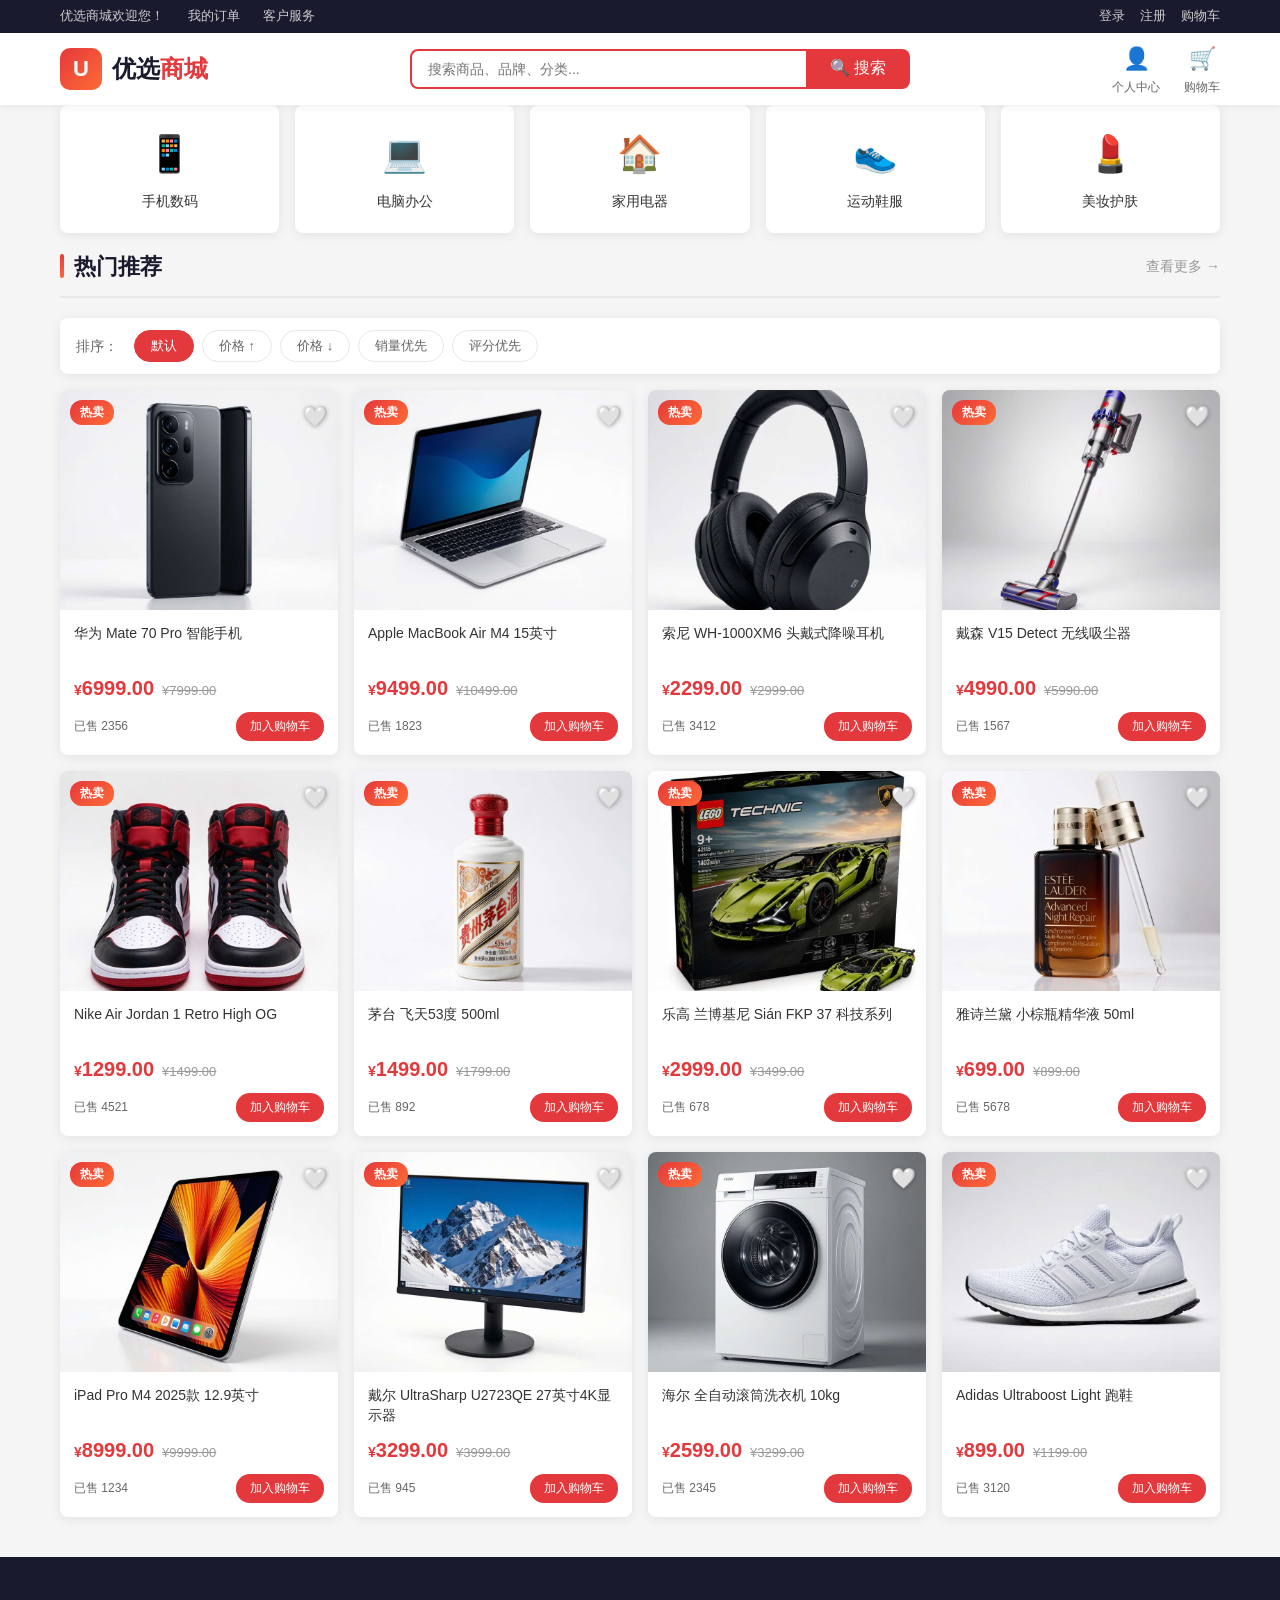
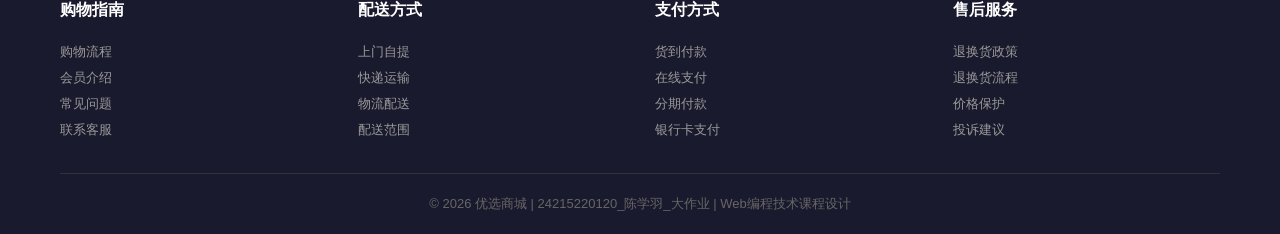
==== commit 6bbc3d3f: "fix: 修复 index.html 和 product.html 中 HTML 注释打断标签属性的 bug" ====
--- a/index.html
+++ b/index.html
@@ -57,9 +57,10 @@
             <!-- position:relative 为搜索历史面板提供定位参考 -->
             <div class="search-box" style="position:relative;">
                 <!-- 搜索输入框：聚焦时显示搜索历史 -->
+                <!-- 搜索输入框：聚焦时显示搜索历史，失焦时延迟隐藏（给点击历史项留时间） -->
                 <input type="text" id="search-input" placeholder="搜索商品、品牌、分类..." 
-                       onfocus="showSearchHistory()"                        <!-- 聚焦时显示历史 -->
-                       onblur="setTimeout(hideSearchHistory, 200)">          <!-- 失焦时延迟隐藏（给点击历史项留时间） -->
+                       onfocus="showSearchHistory()"
+                       onblur="setTimeout(hideSearchHistory, 200)">
                 <button id="search-btn">🔍 搜索</button>  <!-- 搜索按钮（JS 绑定 click 和 Enter 事件） -->
                 
                 <!-- 【新功能】搜索历史下拉面板 -->
